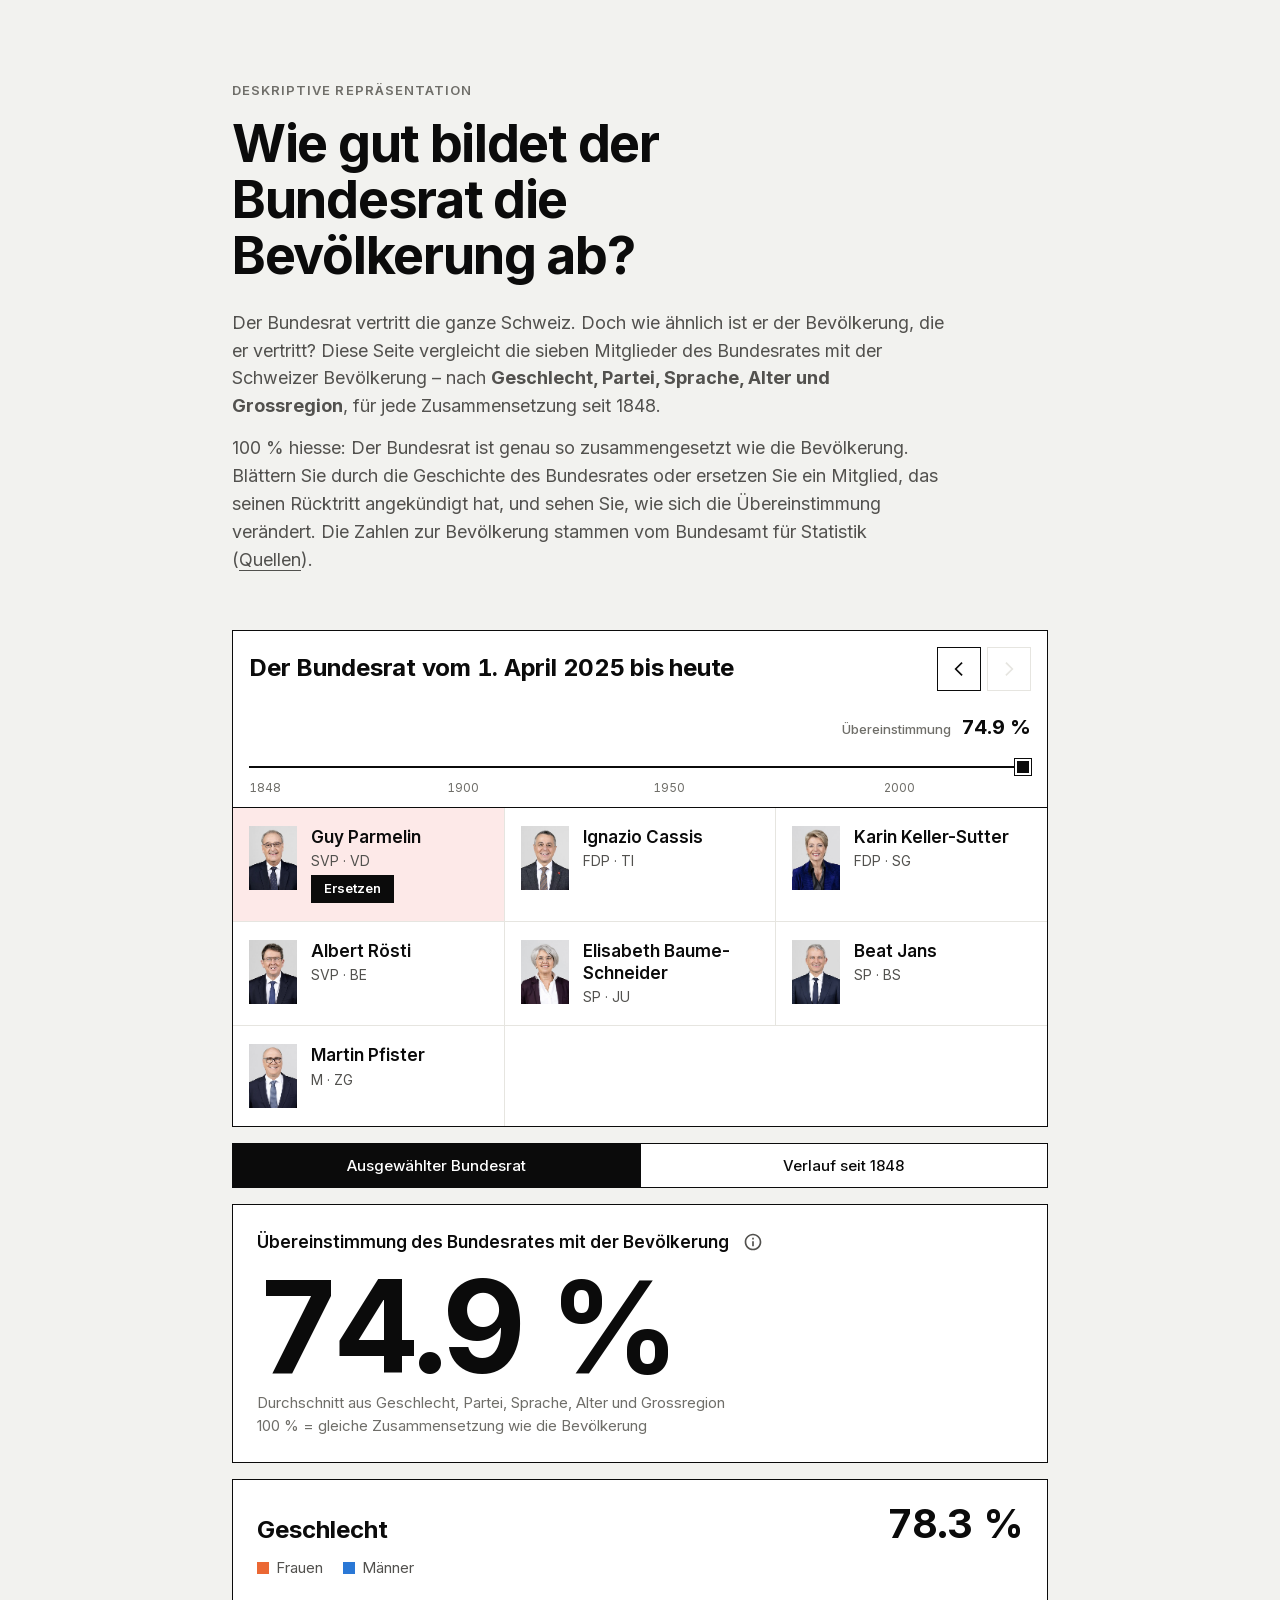
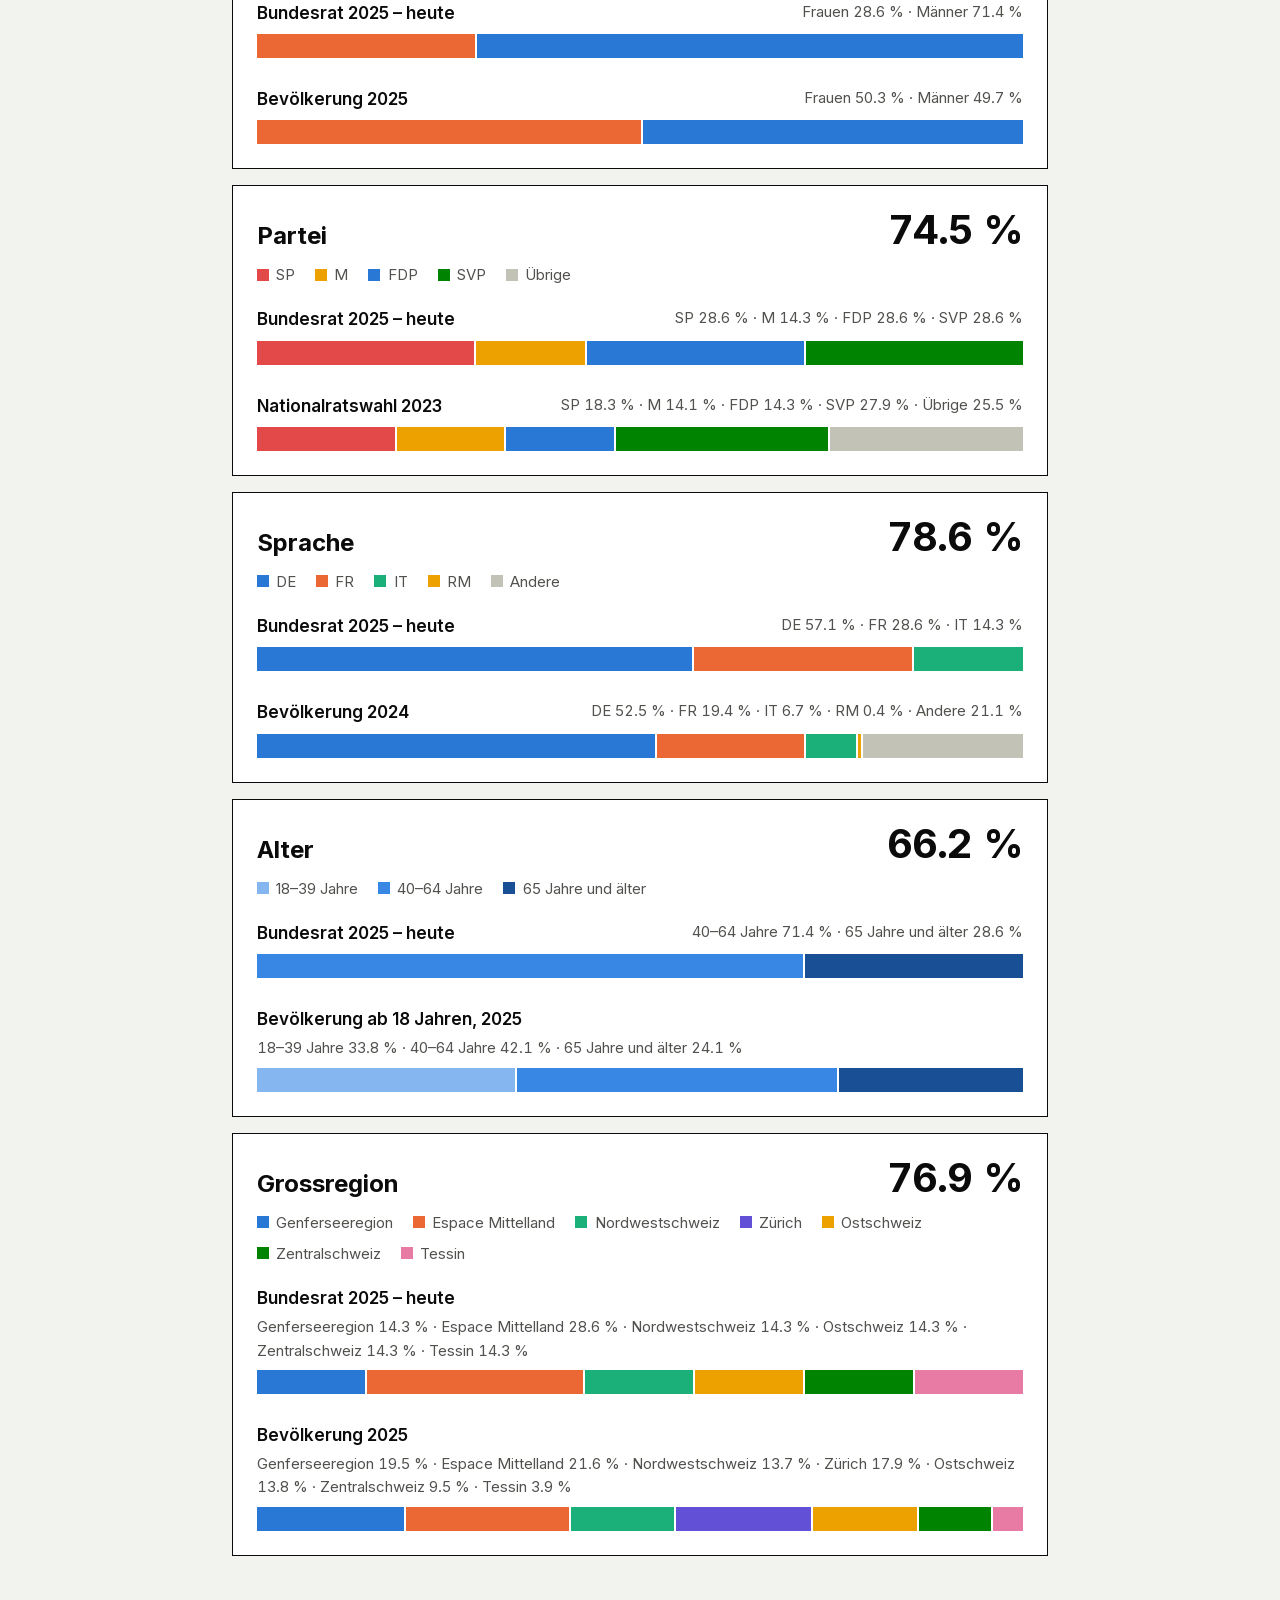
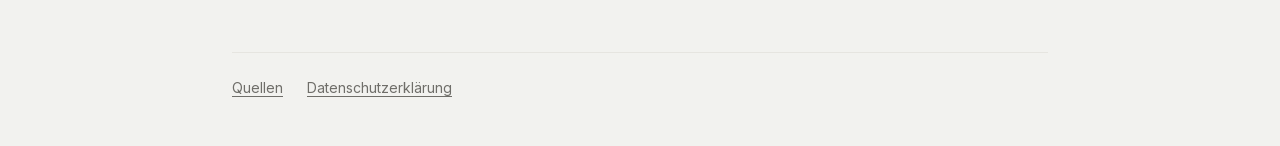
==== site/index.html @ 38bf7131 "Intro text below the title, from a Markdown file per language - site/content/<language>/<name>.md ho" ====
<!DOCTYPE html>
<!--
  Federal Council representation — single-page app.

  The HTML only holds the page structure. All visible text comes from
  js/i18n.js (elements with a data-i18n="key" attribute are filled in by
  js/app.js), and all numbers are calculated from data/data.json.
-->
<html lang="de-CH">
<head>
  <meta charset="utf-8">
  <meta name="viewport" content="width=device-width, initial-scale=1, viewport-fit=cover">
  <title>Bundesrat und Bevölkerung</title>
  <meta name="description" content="">
  <meta name="theme-color" content="#f2f2ef">
  <!-- Favicon: a small two-colour disc, inline so no extra file is needed -->
  <link rel="icon" href="data:image/svg+xml,%3Csvg xmlns='http://www.w3.org/2000/svg' viewBox='0 0 32 32'%3E%3Cpath d='M16 2a14 14 0 0 0 0 28z' fill='%23eb6834'/%3E%3Cpath d='M16 2a14 14 0 0 1 0 28z' fill='%232a78d6'/%3E%3C/svg%3E">
  <!-- Start loading the font right away (it is referenced from the CSS) -->
  <link rel="preload" href="fonts/inter-latin.woff2" as="font" type="font/woff2" crossorigin>
  <link rel="stylesheet" href="css/style.css">

  <!-- Google Analytics is loaded by js/analytics.js, and only after consent -->
  <script type="module" src="js/app.js"></script>
</head>
<body>
  <main class="page">

    <!-- Header ---------------------------------------------------------------->
    <header class="intro">
      <p class="eyebrow" data-i18n="eyebrow"></p>
      <h1 data-i18n="title"></h1>
      <!-- Intro text: site/content/<language>/intro.md (Markdown, js/content.js) -->
      <div class="prose intro-text" data-content="intro" hidden></div>
    </header>

    <p class="load-error" id="load-error" role="alert" hidden></p>

    <!-- 1. Federal Council: one panel = timeline navigation (head) + the 7
         members. --------------------------------------------------------->
    <!-- The panel head is a direct child of <main> (a sticky element only
         sticks within its parent), so it stays at the top of the screen
         while scrolling through the whole page. It shows the overall score
         once the big number is out of view. -->
    <div class="panel-head" id="panel-head" hidden>
      <!-- Title (the dates), buttons and score: side by side on wide
           screens; on phones the title gets the full width -->
      <div class="panel-top">
        <!-- "Der Bundesrat vom … bis …" (app.js) -->
        <h2 class="panel-period" id="nav-period" aria-live="polite"></h2>
        <div class="nav-buttons">
          <button class="nav-btn" id="nav-prev" type="button">
            <svg viewBox="0 0 24 24" aria-hidden="true"><path d="M15 5l-7 7 7 7"/></svg>
          </button>
          <button class="nav-btn" id="nav-next" type="button">
            <svg viewBox="0 0 24 24" aria-hidden="true"><path d="M9 5l7 7-7 7"/></svg>
          </button>
        </div>
        <!-- Overall score, shown once the big number is out of view -->
        <p class="nav-score" aria-hidden="true">
          <span class="nav-score-label" data-i18n="navScoreLabel"></span>
          <span id="nav-score"></span>
        </p>
      </div>
      <input class="range nav-range" id="nav-range" type="range" min="0" step="1">
      <div class="nav-ticks" id="nav-ticks" aria-hidden="true"></div>
    </div>

    <section class="council-panel" id="council-panel" aria-labelledby="nav-period" hidden>
      <ol class="council" id="council-list"></ol>
    </section>

    <!-- Editor for a person replacing a member (built by app.js) -->
    <section class="editor" id="editor" aria-labelledby="editor-title" hidden></section>

    <p class="warning" id="council-warning" hidden></p>

    <!-- 2. Comparison: two views, switched by the buttons at the top:
         - the selected Council: overall score, one section per comparison
           (gender, party, language, age; built by app.js)
         - the history: a step line chart of all scores since 1848 ------->
    <section class="block compare" data-i18n-label="compareTitle">

      <div class="modes view-switch" id="view-switch" role="group">
        <button class="mode-button" type="button" data-view="current" aria-pressed="true" data-i18n="viewCurrent"></button>
        <button class="mode-button" type="button" data-view="history" aria-pressed="false" data-i18n="viewHistory"></button>
      </div>

      <div id="view-current">
      <!-- The visible number is animated, so it is hidden from screen readers;
           #score-status announces the final value instead. -->
      <div class="score" id="score">
        <!-- Title with a "Was bedeutet das?" explanation (filled in by app.js) -->
        <div class="score-head">
          <p class="score-label" data-i18n="scoreTitle"></p>
          <!-- Icon: Material Icons "info_outline" (Google, Apache License 2.0),
               inlined so no request goes to Google. Label set by app.js. -->
          <button class="info-button" id="info-button" type="button"
                  aria-expanded="false" aria-controls="info-box">
            <svg viewBox="0 0 24 24" aria-hidden="true" focusable="false">
              <path d="M11 7h2v2h-2zm0 4h2v6h-2zm1-9C6.48 2 2 6.48 2 12s4.48 10 10 10 10-4.48 10-10S17.52 2 12 2zm0 18c-4.41 0-8-3.59-8-8s3.59-8 8-8 8 3.59 8 8-3.59 8-8 8z"/>
            </svg>
          </button>
          <div class="info-box" id="info-box" role="region" aria-labelledby="info-button" hidden></div>
        </div>
        <p class="score-value" id="score-value" aria-hidden="true">–</p>
        <p class="score-caption" id="score-caption"></p>
        <p class="score-caption" data-i18n="scoreCaption"></p>
        <p class="visually-hidden" id="score-status" aria-live="polite"></p>
      </div>

      <div class="comparisons" id="comparisons"></div>
      </div>

      <div class="history" id="view-history" hidden>
        <ul class="legend" id="history-legend"></ul>
        <div class="chart" id="history-chart"></div>
      </div>
    </section>

    <!-- Footer ---------------------------------------------------------------->
    <!-- The same footer on every page (index, quellen, datenschutz) -->
    <footer class="footer">
      <nav class="footer-links" data-i18n-label="footerLabel">
        <a href="quellen.html" data-i18n="sourcesLink"></a>
        <a href="datenschutz.html" data-i18n="privacyLink"></a>
        <!-- Shown by analytics.js when Google Analytics is set up -->
        <button class="link-button" type="button" data-consent-settings hidden></button>
      </nav>
    </footer>
  </main>

  <!-- One shared tooltip for the comparison bars -->
  <div class="tooltip" id="tooltip" role="tooltip" hidden></div>

  <noscript>
    <p class="page">Diese Seite benötigt JavaScript.</p>
  </noscript>
</body>
</html>
---- site/css/style.css ----
/*
  style.css — white background, black text, square corners everywhere
  (no border-radius).

  Colour only ever marks data, never text. All comparisons draw from one
  categorical palette (below). For each bar, the order of its colours was
  checked for colour-blind separation; where a colour is lighter than 3:1
  against white, the legend, the values above the bar and the tooltip carry
  the information as well.

  Font: Inter, served from site/fonts/ (SIL Open Font License, see
  site/fonts/OFL.txt), so every device shows the same font and no request
  goes to Google.
*/

/* Font ------------------------------------------------------------------------------ */
/* One variable font file covers all weights (100–900). Split by character
   range like on Google Fonts: "latin" covers German, French and Italian;
   "latin-ext" is only downloaded if a page shows rarer letters. */
@font-face {
  font-family: "Inter";
  font-style: normal;
  font-weight: 100 900;
  font-display: swap;
  src: url("../fonts/inter-latin-ext.woff2") format("woff2");
  unicode-range: U+0100-02BA, U+02BD-02C5, U+02C7-02CC, U+02CE-02D7, U+02DD-02FF, U+0304, U+0308,
    U+0329, U+1D00-1DBF, U+1E00-1E9F, U+1EF2-1EFF, U+2020, U+20A0-20AB, U+20AD-20C4, U+2113,
    U+2C60-2C7F, U+A720-A7FF;
}

@font-face {
  font-family: "Inter";
  font-style: normal;
  font-weight: 100 900;
  font-display: swap;
  src: url("../fonts/inter-latin.woff2") format("woff2");
  unicode-range: U+0000-00FF, U+0131, U+0152-0153, U+02BB-02BC, U+02C6, U+02DA, U+02DC, U+0304,
    U+0308, U+0329, U+2000-206F, U+20AC, U+2122, U+2191, U+2193, U+2212, U+2215, U+FEFF, U+FFFD;
}

/* Design tokens ------------------------------------------------------------------ */
:root {
  color-scheme: light;

  --bg: #ffffff;           /* boxes with content */
  --canvas: #f2f2ef;       /* page background around the boxes */
  --ink: #0b0b0b;          /* primary text */
  --ink-2: #52514e;        /* secondary text */
  --ink-3: #6f6e69;        /* muted labels */
  --line: #e6e5e0;         /* hairlines */
  --wash: #f3f3f1;         /* hover background */
  --leaving: #fde9e8;      /* a member who has announced their resignation */
  --chart-muted: #d6d5d0;  /* history chart: the lines not emphasized */

  /* Categorical palette for all comparisons */
  --blue: #2a78d6;
  --orange: #eb6834;
  --aqua: #1baf7a;
  --amber: #eda100;
  --green: #008300;
  --violet: #6250d6;
  --magenta: #e87ba4;
  --red: #e34948;
  --other: #c3c2b7;        /* grouped rest: "Übrige Parteien", "Andere Sprachen" */

  /* Ordered categories (age): one hue, light to dark */
  --blue-light: #86b6ef;
  --blue-mid: #3987e5;
  --blue-dark: #184f95;

  --female: var(--orange);
  --male: var(--blue);

  --font: "Inter", system-ui, -apple-system, "Segoe UI", Roboto, Arial, sans-serif;
  --max: 56rem;            /* content width */
  --gutter: clamp(1.25rem, 5vw, 2.5rem);
  --ease: cubic-bezier(0.22, 1, 0.36, 1);
}

/* Base --------------------------------------------------------------------------- */
*,
*::before,
*::after {
  box-sizing: border-box;
}

html {
  -webkit-text-size-adjust: 100%;
}

body {
  margin: 0;
  background: var(--canvas);
  color: var(--ink);
  font-family: var(--font);
  font-size: 1.0625rem;
  line-height: 1.55;
  -webkit-font-smoothing: antialiased;
}

[hidden] {
  display: none !important;
}

/* Browsers round some form controls by default (e.g. Safari buttons) */
button,
input {
  border-radius: 0;
}

a {
  color: inherit;
  text-decoration-thickness: 1px;
  text-underline-offset: 0.2em;
}

:focus-visible {
  outline: 2px solid var(--ink);
  outline-offset: 3px;
}

h1,
h2,
p {
  margin: 0;
}

/* Text only for screen readers */
.visually-hidden {
  position: absolute;
  width: 1px;
  height: 1px;
  overflow: hidden;
  clip-path: inset(50%);
  white-space: nowrap;
}

.page {
  max-width: var(--max);
  margin: 0 auto;
  padding-inline: var(--gutter);
  padding-bottom: 3rem;
  padding-top: max(clamp(2.5rem, 8vw, 5rem), env(safe-area-inset-top));
}

/* Header --------------------------------------------------------------------------- */
.eyebrow {
  font-size: 0.8125rem;
  font-weight: 600;
  letter-spacing: 0.08em;
  text-transform: uppercase;
  color: var(--ink-3);
  margin-bottom: 1rem;
}

h1 {
  font-size: clamp(2rem, 6vw, 3.25rem);
  line-height: 1.08;
  letter-spacing: -0.025em;
  font-weight: 700;
  max-width: 18ch;
  text-wrap: balance;
}

/* Longer texts from site/content/ (Markdown, js/content.js) */
.prose {
  max-width: 65ch;
}

.prose > * + * {
  margin-top: 0.875rem;
}

.prose h2,
.prose h3,
.prose h4 {
  margin-top: 1.75rem;
  font-size: 1.25rem;
  line-height: 1.3;
}

.prose h3,
.prose h4 {
  font-size: 1.0625rem;
}

.prose ul,
.prose ol {
  margin-bottom: 0;
  padding-left: 1.25rem;
}

/* The intro below the page title */
.intro-text {
  margin-top: 1.5rem;
  font-size: 1.125rem;
  color: var(--ink-2);
}

/* Sections ------------------------------------------------------------------------- */
.block {
  margin-top: clamp(3rem, 8vw, 4.5rem);
}

h2 {
  font-size: clamp(1.5rem, 4vw, 2rem);
  line-height: 1.2;
  letter-spacing: -0.015em;
}

.subtitle {
  margin-top: 0.35rem;
  color: var(--ink-3);
  font-size: 0.9375rem;
}

.warning,
.load-error {
  margin-top: 1.25rem;
  padding: 0.75rem 1rem;
  border-left: 3px solid var(--ink);
  background: var(--wash);
}

/* Colour keys & legend --------------------------------------------------------------- */
.key {
  display: inline-block;
  flex: none;
  width: 0.75rem;
  height: 0.75rem;
  margin-right: 0.45rem;
}

.legend {
  display: flex;
  flex-wrap: wrap;
  gap: 0.5rem 1.25rem;
  list-style: none;
  padding: 0;
  margin: 2rem 0 0;
  font-size: 0.9375rem;
  color: var(--ink-2);
}

.legend li {
  display: flex;
  align-items: center;
}

/* Boxes: everything with content sits in a white box with a black
   hairline on the gray page (panel, editor, score, each comparison, the
   history chart, the text pages). */
.box,
.council-panel,
.editor,
.score,
.comparison,
.history {
  background: var(--bg);
  border: 1px solid var(--ink);
}

.score,
.comparison,
.history {
  padding: clamp(1rem, 3vw, 1.5rem);
}

/* Federal Council panel: navigation head + the 7 seats, one element ------------- */
.council-panel {
  border-top: none; /* the panel head above draws the top edge */
  /* "clip" (unlike "hidden") keeps the sticky head working */
  overflow: clip;
}

.council {
  list-style: none;
  padding: 0;
  /* Hairline grid: each card draws its right/bottom edge; the negative
     margins push the outermost edges under the panel border. */
  margin: 0 -1px -1px 0;
  display: grid;
  grid-template-columns: repeat(auto-fill, minmax(min(100%, 15rem), 1fr));
}

.member {
  display: flex;
  gap: 0.875rem;
  align-items: flex-start;
  padding: 1.125rem 1rem;
  border-right: 1px solid var(--line);
  border-bottom: 1px solid var(--line);
}

.avatar {
  flex: none;
  display: grid;
  place-items: center;
  width: 3rem;
  height: 3rem;
  color: #fff;
  font-size: 1.125rem;
  font-weight: 700;
  letter-spacing: 0.02em;
}

.avatar-female { background: var(--female); }
.avatar-male { background: var(--male); }

/* Portrait photo, shown as it is. The box is portrait-shaped (3:4) so
   photos need little cropping; faces are usually in the upper part. */
.portrait {
  flex: none;
  display: block;
  width: 3rem;
  aspect-ratio: 3 / 4;
  object-fit: cover;
  object-position: center 20%;
  background: var(--wash); /* while loading */
}

.member-body {
  min-width: 0;
}

/* Next to a portrait, the body is at least as tall as the photo and the
   buttons sit at its bottom, level with the photo's lower edge (unless a
   long name needs two lines). */
.portrait + .member-body {
  display: flex;
  flex-direction: column;
  min-height: 4rem; /* portrait: 3rem wide, 3:4 */
}

.portrait + .member-body .member-actions {
  margin-top: auto;
  padding-top: 0.25rem;
}

.member-name {
  font-weight: 600;
  line-height: 1.3;
}

.member-meta {
  font-size: 0.875rem;
  color: var(--ink-2);
  line-height: 1.45;
}

.member-name + .member-meta {
  margin-top: 0.2rem;
}

/* Panel head: period, dates, buttons, slider. Sticks to the top of the
   screen while scrolling through the whole page. */
.panel-head {
  position: sticky;
  top: env(safe-area-inset-top, 0px);
  z-index: 5;
  margin-top: clamp(2.5rem, 7vw, 3.5rem); /* below the page title */
  padding: 1rem 1rem 0.5rem;
  background: var(--bg);
  border: 1px solid var(--ink);
}

.panel-top {
  display: grid;
  grid-template-columns: minmax(0, 1fr) auto;
  grid-template-areas:
    "period buttons"
    ".      score";
  align-items: start;
  gap: 0 0.75rem;
}

/* Phones: the title (two dates) gets the full width, the buttons go below */
@media (max-width: 36rem) {
  .panel-top {
    grid-template-areas:
      "period  period"
      "buttons score";
    row-gap: 0.75rem;
  }
}

/* The title always takes the space of its longest form (2 lines; 3 on
   phones), so the panel keeps its height while stepping through the
   versions. On wide screens its first line is centred on the buttons. */
.panel-period {
  grid-area: period;
  box-sizing: content-box; /* min-height = the lines only, without padding */
  min-height: calc(2 * 1.2em);
  padding-top: calc((2.75rem - 1.2em) / 2);
  text-wrap: balance;
  font-weight: 700;
  font-size: clamp(1.25rem, 3.5vw, 1.5rem);
  line-height: 1.2;
  letter-spacing: -0.01em;
  font-variant-numeric: tabular-nums;
}

@media (max-width: 36rem) {
  .panel-period {
    min-height: calc(3 * 1.2em);
    padding-top: 0;
  }
}

.nav-buttons {
  grid-area: buttons;
  justify-self: end; /* the labelled score below can be wider */
  display: flex;
  gap: 0.375rem;
}

/* Phones: the buttons start their row (the score is on the right) */
@media (max-width: 36rem) {
  .nav-buttons {
    justify-self: start;
  }
}

.nav-btn {
  display: grid;
  place-items: center;
  width: 2.75rem;
  height: 2.75rem;
  padding: 0;
  border: 1px solid var(--ink);
  background: var(--bg);
  color: var(--ink);
  cursor: pointer;
  transition: background-color 0.15s, color 0.15s;
}

.nav-btn svg {
  width: 1.25rem;
  height: 1.25rem;
  fill: none;
  stroke: currentColor;
  stroke-width: 2;
  stroke-linecap: square;
  stroke-linejoin: miter;
}

.nav-btn:hover:not(:disabled) {
  background: var(--ink);
  color: #fff;
}

.nav-btn:disabled {
  border-color: var(--line);
  color: var(--line);
  cursor: default;
}

/* Sliders (timeline, age in the editor): thin black track, square black
   thumb (1rem wide) */
.range {
  display: block;
  width: 100%;
  height: 1.5rem;
  margin: 0;
  background: transparent;
  cursor: pointer;
  -webkit-appearance: none;
  appearance: none;
}

.range::-webkit-slider-runnable-track {
  height: 2px;
  background: var(--ink);
}

.range::-moz-range-track {
  height: 2px;
  background: var(--ink);
}

.range::-webkit-slider-thumb {
  -webkit-appearance: none;
  width: 1rem;
  height: 1rem;
  margin-top: calc(-0.5rem + 1px);
  border: 2px solid var(--bg);
  background: var(--ink);
  box-shadow: 0 0 0 1px var(--ink);
}

.range::-moz-range-thumb {
  border-radius: 0; /* Firefox rounds the thumb by default */
  width: 1rem;
  height: 1rem;
  border: 2px solid var(--bg);
  background: var(--ink);
  box-shadow: 0 0 0 1px var(--ink);
}

.range:focus-visible {
  outline-offset: 2px;
}

.nav-range {
  margin-top: 0.75rem;
}

/* Year labels under the slider. --at (0..1) is set in app.js; the thumb's
   centre travels from 0.5rem to (100% - 0.5rem), so the labels do too. */
.nav-ticks {
  position: relative;
  height: 1.25rem;
  font-size: 0.75rem;
  color: var(--ink-3);
  font-variant-numeric: tabular-nums;
}

.tick {
  position: absolute;
  top: 0;
  left: calc(0.5rem + (100% - 1rem) * var(--at));
  transform: translateX(-50%);
  white-space: nowrap;
}

.tick-start {
  left: 0;
  transform: none;
}

/* Score in the head (below the buttons; on phones next to them): only
   shown while the big number is off screen */
.nav-score {
  grid-area: score;
  justify-self: end;
  display: none;
  font-weight: 700;
  font-size: 1.25rem;
  font-variant-numeric: tabular-nums;
  white-space: nowrap;
}

.panel-head.show-score .nav-score {
  display: block;
}

.nav-score-label {
  margin-right: 0.375rem;
  font-size: 0.8125rem;
  font-weight: 500;
  color: var(--ink-3);
}

/* Replacing a member --------------------------------------------------------------------- */

/* Small text buttons on the cards ("Ersetzen", "Bearbeiten", "Rückgängig") */
.link-button {
  padding: 0;
  border: 0;
  background: none;
  font: inherit;
  font-size: 0.8125rem;
  color: var(--ink-2);
  text-decoration: underline;
  text-decoration-thickness: 1px;
  text-underline-offset: 0.2em;
  cursor: pointer;
}

.member-actions {
  display: flex;
  gap: 0.875rem;
  margin-top: 0.4rem;
  line-height: 1.2;
}

/* A person created by the user */
.member.is-new {
  background: var(--wash);
}

/* A member who has announced their resignation (can be replaced) */
.member.is-leaving {
  background: var(--leaving);
}

.avatar-new {
  font-size: 0.75rem;
  letter-spacing: 0.04em;
  text-transform: uppercase;
}

/* The editor */
.editor {
  margin-top: 1rem;
  padding: 1.25rem;
  scroll-margin-top: 11rem; /* keep it clear of the sticky panel head */
}

.editor-title {
  margin: 0 0 1.25rem;
  font-size: clamp(1.25rem, 3vw, 1.5rem);
  line-height: 1.2;
}

.editor-fields {
  display: grid;
  gap: 1.25rem;
}

.editor-field {
  margin: 0;
  padding: 0;
  border: 0;
  min-width: 0;
}

.editor-field legend,
.editor-label {
  padding: 0;
  font-weight: 600;
}

.editor-note {
  margin-top: 0.35rem;
  font-size: 0.9375rem;
  color: var(--ink-3);
}

/* The three ways to replace a member */
.modes {
  display: flex;
  flex-wrap: wrap;
  margin-bottom: 1.5rem;
  border: 1px solid var(--ink);
}

.mode-button {
  flex: 1 1 auto;
  padding: 0.6rem 0.9rem;
  border: 0;
  border-right: 1px solid var(--ink);
  background: var(--bg);
  color: var(--ink);
  font: inherit;
  font-size: 0.9375rem;
  font-weight: 500;
  cursor: pointer;
  transition: background-color 0.15s, color 0.15s;
}

.mode-button:last-child {
  border-right: 0;
}

.mode-button:hover {
  background: var(--wash);
}

.mode-button[aria-pressed="true"] {
  background: var(--ink);
  color: #fff;
}

/* Narrow screens: the three modes stacked (the two views stay side by side) */
@media (max-width: 36rem) {
  .modes:not(.view-switch) {
    flex-direction: column;
  }

  .modes:not(.view-switch) .mode-button {
    border-right: 0;
    border-bottom: 1px solid var(--ink);
  }

  .modes:not(.view-switch) .mode-button:last-child {
    border-bottom: 0;
  }
}

/* Switch between "Ausgewählter Bundesrat" and "Verlauf seit 1848" */
/* The comparison section starts with the view switch (no title), at the
   same distance as the boxes below it */
.compare {
  margin-top: 1rem;
}

.view-switch {
  margin: 0;
}

.view-switch .mode-button {
  flex: 1 1 0;
}

/* History view ------------------------------------------------------------------------ */
.history {
  margin-top: 1rem;
}

.history .legend {
  margin-top: 0; /* first in the box */
  gap: 0.5rem;
}

/* Legend of the history chart: one button per line. Mouse over: preview
   the line; click: keep it emphasized (pressed). */
.legend-button {
  display: flex;
  align-items: center;
  padding: 0.3rem 0.65rem;
  border: 1px solid var(--line);
  background: var(--bg);
  color: inherit;
  font: inherit;
  cursor: pointer;
  transition: color 0.15s, border-color 0.15s;
}

.legend-button[aria-pressed="true"] {
  border-color: var(--ink);
  color: var(--ink);
}

.legend-button.is-muted {
  color: var(--ink-3);
}

.legend-button.is-muted .key-line {
  background: var(--chart-muted);
}

/* Legend key for a line: a short stroke in the colour of its series */
.key-line {
  display: inline-block;
  flex: none;
  width: 1rem;
  height: 2px;
  margin-right: 0.45rem;
  background: var(--series-color, currentColor);
}

.key-line-strong {
  height: 3px;
}

.chart {
  position: relative;
  margin-top: 1rem;
}

.chart-svg {
  display: block;
  max-width: 100%;
  overflow: visible;
}

.chart-grid {
  stroke: var(--line);
  stroke-width: 1;
}

.chart-axis {
  stroke: var(--ink-3);
  stroke-width: 1;
}

.chart-label {
  fill: var(--ink-3);
  font-size: 12px;
  font-variant-numeric: tabular-nums;
}

.chart-band {
  fill: var(--wash);
}

.chart-band-hover {
  fill: rgba(11, 11, 11, 0.05);
}

/* Lines: the primary one (overall) strong; the others thinner and lighter
   ("average first, details on request") */
.chart-line {
  fill: none;
  stroke: var(--series-color);
  stroke-width: 3px;
  stroke-linejoin: round;
  stroke-linecap: round;
  transition: stroke 0.15s, stroke-width 0.15s, opacity 0.15s;
}

.chart-line.is-secondary {
  stroke-width: 1.5px;
  opacity: 0.75;
}

/* One line emphasized (legend or pointer): it keeps its colour and gets
   strong, all others turn light gray */
.chart.has-focus .chart-line {
  stroke: var(--chart-muted);
  stroke-width: 1.5px;
  opacity: 1;
}

.chart.has-focus .chart-line.is-focus {
  stroke: var(--series-color);
  stroke-width: 3px;
}

.chart-dot {
  fill: var(--series-color);
  stroke: var(--bg);
  stroke-width: 2;
}

.chart.has-focus .chart-dot:not(.is-focus) {
  display: none;
}

/* Catches the pointer over the plot area; clicking selects a Council */
.chart-hit {
  fill: transparent;
  cursor: pointer;
}

.chart-tooltip {
  position: absolute;
  z-index: 4;
  pointer-events: none;
  min-width: 12rem;
  padding: 0.6rem 0.75rem;
  background: var(--bg);
  border: 1px solid var(--line);
  box-shadow: 0 4px 16px rgba(0, 0, 0, 0.08);
  font-size: 0.875rem;
  color: var(--ink-2);
}

.chart-tooltip-title {
  font-weight: 600;
  color: var(--ink);
}

.chart-tooltip-rows {
  display: grid;
  gap: 0.15rem;
  margin: 0.4rem 0 0;
  padding: 0;
  list-style: none;
  font-variant-numeric: tabular-nums;
}

.chart-tooltip-rows li {
  display: grid;
  grid-template-columns: auto 7ch 1fr; /* line key, value ("100.0 %"), label */
  align-items: center;
  gap: 0.5rem;
}

.chart-tooltip-rows strong {
  color: var(--ink);
  text-align: right;
}

.chart-tooltip-rows .key-line {
  margin-right: 0;
}

/* The emphasized line in the tooltip: the others recede */
.chart.has-focus .chart-tooltip-rows li:not(.is-focus) {
  opacity: 0.5;
}

.chart-tooltip-rows li.is-focus {
  font-weight: 600;
  color: var(--ink);
}

.editor-fields > .link-button {
  justify-self: start;
}

/* "Aus Liste wählen": one row per person */
.person-list {
  max-height: 22rem;
  overflow-y: auto;
  border-top: 1px solid var(--line);
}

.person {
  position: relative;
  display: block;
  cursor: pointer;
}

.person input {
  position: absolute;
  inset: 0;
  margin: 0;
  opacity: 0;
  cursor: pointer;
}

.person-text {
  display: grid;
  gap: 0.1rem;
  padding: 0.6rem 0.75rem;
  border-bottom: 1px solid var(--line);
  border-left: 3px solid transparent;
}

.person:hover .person-text {
  background: var(--wash);
}

.person input:checked + .person-text {
  border-left-color: var(--ink);
  background: var(--wash);
}

.person input:focus-visible + .person-text {
  outline: 2px solid var(--ink);
  outline-offset: -2px;
}

.person-name {
  font-weight: 600;
}

.person-meta {
  font-size: 0.875rem;
  color: var(--ink-2);
}

/* "Bestmögliche Person": the profile found */
.best-profile {
  padding: 0.875rem 1rem;
  background: var(--wash);
}

.best-variant {
  font-size: 0.875rem;
  color: var(--ink-2);
}

.best-text {
  margin-top: 0.15rem;
  font-size: 1.125rem;
  font-weight: 600;
}

/* Options as "chips": radio buttons styled as small toggles */
.chips {
  display: flex;
  flex-wrap: wrap;
  gap: 0.375rem;
  margin-top: 0.5rem;
}

.chip {
  position: relative;
  cursor: pointer;
}

/* The real radio sits invisibly on top of its label: clickable and
   keyboard-accessible (arrow keys move between options). */
.chip input {
  position: absolute;
  inset: 0;
  margin: 0;
  opacity: 0;
  cursor: pointer;
}

.chip > span {
  display: inline-flex;
  align-items: center;
  padding: 0.4rem 0.7rem;
  border: 1px solid var(--line);
  font-size: 0.9375rem;
  white-space: nowrap;
  transition: background-color 0.15s, border-color 0.15s, color 0.15s;
}

.chip:hover > span {
  border-color: var(--ink);
}

.chip input:checked + span {
  border-color: var(--ink);
  background: var(--ink);
  color: #fff;
}

.chip input:focus-visible + span {
  outline: 2px solid var(--ink);
  outline-offset: 2px;
}

.editor-age-head {
  display: flex;
  justify-content: space-between;
  align-items: baseline;
  margin-bottom: 0.5rem;
}

.editor-age-value {
  font-variant-numeric: tabular-nums;
}

/* Live result inside the editor */
.editor-result {
  margin-top: 1.5rem;
  padding-top: 1.25rem;
  border-top: 1px solid var(--line);
}

.editor-result-label {
  font-weight: 600;
}

.editor-score {
  margin-top: 0.25rem;
  font-size: clamp(2.25rem, 8vw, 3rem);
  font-weight: 700;
  line-height: 1;
  letter-spacing: -0.02em;
  font-variant-numeric: tabular-nums;
}

.editor-delta {
  margin-top: 0.5rem;
  font-weight: 600;
}

.editor-scores {
  display: flex;
  flex-wrap: wrap;
  gap: 0.25rem 1.25rem;
  margin: 0.75rem 0 0;
  padding: 0;
  list-style: none;
  font-size: 0.9375rem;
  color: var(--ink-2);
  font-variant-numeric: tabular-nums;
}

.editor-actions {
  margin-top: 1.25rem;
}

/* Main button: black, white text */
.button {
  padding: 0.6rem 1.25rem;
  border: 1px solid var(--ink);
  background: var(--ink);
  color: #fff;
  font: inherit;
  font-weight: 600;
  cursor: pointer;
}

.button:hover {
  background: var(--ink-2);
}

/* Smaller version, on a card ("Ersetzen") */
.button-small {
  padding: 0.3rem 0.75rem;
  font-size: 0.8125rem;
  line-height: 1.2;
}

/* Score -------------------------------------------------------------------------------- */
.score {
  margin-top: 1rem;
}

.score-label {
  font-weight: 600;
}

/* Title with "Was bedeutet das?" and its explanation box */
/* Title and ⓘ button: the button stays next to the first line of the
   title, also when the title wraps (phones) */
.score-head {
  position: relative;
  display: flex;
  align-items: flex-start;
  gap: 0.5rem;
}

/* Round "i" icon button; the hit area (2rem) is larger than the icon */
.info-button {
  display: inline-grid;
  place-items: center;
  flex: none;
  width: 2rem;
  height: 2rem;
  margin: -0.1875rem 0; /* centred on the first line of the title */
  padding: 0;
  border: 0;
  background: none;
  color: var(--ink-2);
  cursor: pointer;
}

.info-button svg {
  width: 1.25rem;
  height: 1.25rem;
  fill: currentColor;
}

.info-button:hover,
.info-button[aria-expanded="true"] {
  color: var(--ink);
}

.info-box {
  position: absolute;
  top: calc(100% + 0.5rem);
  left: 0;
  z-index: 6;
  display: grid;
  gap: 0.6rem;
  width: min(28rem, 100%);
  padding: 0.875rem 1rem;
  border: 1px solid var(--line);
  background: var(--bg);
  box-shadow: 0 4px 16px rgba(0, 0, 0, 0.08);
  font-size: 0.875rem;
  line-height: 1.5;
  color: var(--ink-2);
}

/* Invisible bridge over the gap between button and box, so the box stays
   open while the mouse moves from one to the other */
.info-box::before {
  content: "";
  position: absolute;
  left: 0;
  right: 0;
  bottom: 100%;
  height: 0.75rem;
}

.info-title {
  font-weight: 600;
  color: var(--ink);
}

.info-rows {
  margin: 0.25rem 0 0;
  padding: 0;
  list-style: none;
  font-variant-numeric: tabular-nums;
}

.info-sum {
  font-weight: 600;
  color: var(--ink);
}

.info-method {
  color: var(--ink-3);
}

.score-value {
  font-size: clamp(4rem, 17vw, 8rem);
  font-weight: 700;
  line-height: 1;
  letter-spacing: -0.04em;
  margin-top: 0.5rem;
  font-variant-numeric: tabular-nums; /* no jitter while the number counts */
}

.score-caption {
  font-size: 0.9375rem;
  color: var(--ink-3);
}

/* Comparison sections (gender, party, language, age) ------------------------------- */
.comparison {
  margin-top: 1rem;
}

.comparison-head {
  display: flex;
  justify-content: space-between;
  align-items: baseline;
  gap: 1rem;
}

.comparison h3 {
  margin: 0;
  font-size: clamp(1.25rem, 3vw, 1.5rem);
  line-height: 1.2;
}

.comparison-score {
  font-size: clamp(1.75rem, 6vw, 2.5rem);
  font-weight: 700;
  line-height: 1;
  letter-spacing: -0.02em;
  font-variant-numeric: tabular-nums;
  white-space: nowrap;
}

.comparison-note {
  font-size: 0.9375rem;
  color: var(--ink-3);
}

.comparison-note:empty {
  display: none;
}

/* No data for this time: only the note is shown */
.comparison.is-unavailable .legend,
.comparison.is-unavailable .bars {
  display: none;
}

.comparison .legend {
  margin-top: 0.75rem;
}

/* Comparison bars --------------------------------------------------------------------- */
.bars {
  margin-top: 1.25rem;
  display: grid;
  gap: 1.75rem;
}

.bar-head {
  display: flex;
  flex-wrap: wrap;
  justify-content: space-between;
  gap: 0.25rem 1rem;
  margin-bottom: 0.5rem;
}

.bar-name {
  font-weight: 600;
}

.bar-values {
  color: var(--ink-2);
  font-size: 0.9375rem;
  font-variant-numeric: tabular-nums;
}

.bar {
  display: flex;
  gap: 2px;                 /* white gap between segments */
  height: 1.5rem;           /* 24px */
}

.seg {
  flex-basis: 0;            /* width comes from flex-grow = share */
  min-width: 2px;
  cursor: default;
  transition: flex-grow 0.6s var(--ease), opacity 0.15s;
}


.bar:hover .seg:not(:hover) {
  opacity: 0.55;            /* the hovered segment stands out */
}

/* Tooltip ------------------------------------------------------------------------------ */
.tooltip {
  position: fixed;
  z-index: 10;
  pointer-events: none;
  display: grid;
  gap: 0.1rem;
  padding: 0.6rem 0.75rem;
  background: var(--bg);
  border: 1px solid var(--line);
  box-shadow: 0 4px 16px rgba(0, 0, 0, 0.08);
  font-size: 0.875rem;
  color: var(--ink-2);
  max-width: 20rem;
}

.tooltip strong {
  font-size: 1.125rem;
  color: var(--ink);
}

.tooltip-detail {
  color: var(--ink-3);
}

.tooltip-detail:empty {
  display: none;
}

/* Names of the Council members in a segment, in one line */
.tooltip-names {
  margin-top: 0.3rem;
  padding-top: 0.4rem;
  border-top: 1px solid var(--line);
  color: var(--ink);
}

/* What a grouped segment contains ("Übrige Parteien", "Andere Sprachen") */
.tooltip-breakdown {
  list-style: none;
  margin: 0.4rem 0 0.2rem;
  padding: 0.4rem 0 0;
  border-top: 1px solid var(--line);
  display: grid;
  gap: 0.1rem;
  font-variant-numeric: tabular-nums;
}

.tooltip-breakdown li {
  display: flex;
  justify-content: space-between;
  gap: 1rem;
}

/* Footer ------------------------------------------------------------------------------- */
.footer {
  margin-top: clamp(4rem, 12vw, 6rem);
  padding-top: 1.5rem;
  border-top: 1px solid var(--line);
  font-size: 0.875rem;
  color: var(--ink-3);
  padding-bottom: env(safe-area-inset-bottom);
}

.footer-links {
  display: flex;
  flex-wrap: wrap;
  gap: 0.5rem 1.5rem;
  align-items: baseline;
}

.footer-links .link-button {
  font-size: inherit;
  color: inherit;
}

/* Consent banner for Google Analytics (analytics.js) ------------------------------------- */
.consent {
  position: fixed;
  inset: auto 0 0;
  z-index: 50;
  display: flex;
  flex-wrap: wrap;
  align-items: center;
  gap: 0.75rem 1.5rem;
  padding-block: 1rem calc(1rem + env(safe-area-inset-bottom, 0px));
  /* Lined up with the page content (.page) on wide screens */
  padding-inline: max(var(--gutter), calc((100% - var(--max)) / 2 + var(--gutter)));
  background: var(--bg);
  border-top: 1px solid var(--ink);
  font-size: 0.875rem;
}

.consent-text {
  flex: 1 1 28rem;
  max-width: 65ch;
  margin: 0;
}

.consent-buttons {
  display: flex;
  gap: 0.5rem;
}

@media (max-width: 30rem) {
  .consent-buttons {
    width: 100%;
  }

  .consent-buttons .button {
    flex: 1;
  }
}

/* Pages with running text: Quellen, Datenschutzerklärung ------------------------------- */
.text-page h2 {
  margin-top: 2.25rem;
  margin-bottom: 0.5rem;
  font-size: 1.25rem;
}

/* The content of a text page sits in white boxes, like the main page */
.text-box {
  margin-top: 1.5rem;
  padding: clamp(1rem, 3vw, 1.5rem);
}

.text-box + .text-box {
  margin-top: 1rem;
}

.text-page .text-box > :first-child {
  margin-top: 0;
}

.text-page p,
.text-page ul {
  max-width: 65ch;
}

.text-page p + p {
  margin-top: 0.75rem;
}

.text-page ul {
  margin: 0;
  padding-left: 1.25rem;
}

.text-lead {
  margin-top: 1.5rem;
  color: var(--ink-2);
}

.text-page .eyebrow a {
  text-decoration: none;
}

.text-note {
  margin-top: 0.75rem;
  font-size: 0.875rem;
  color: var(--ink-3);
}

/* Sources and picture credits: plain lists, one entry per line */
.text-page .source-list {
  list-style: none;
  padding: 0;
  display: grid;
  grid-template-columns: minmax(0, 1fr);
  gap: 0.375rem;
  overflow-wrap: anywhere; /* some credits contain long web addresses */
}

.text-page .credits-list {
  margin-top: 0.75rem;
  font-size: 0.875rem;
}

.back-link {
  margin-top: 2.25rem;
}

/* Small screens --------------------------------------------------------------------------- */
@media (max-width: 30rem) {
  .member {
    padding: 0.875rem;
  }
}

/* Motion ---------------------------------------------------------------------------------- */
@media (prefers-reduced-motion: reduce) {
  .seg,
  .nav-btn,
  .chip > span,
  .mode-button,
  .legend-button,
  .chart-line {
    transition: none;
  }
}
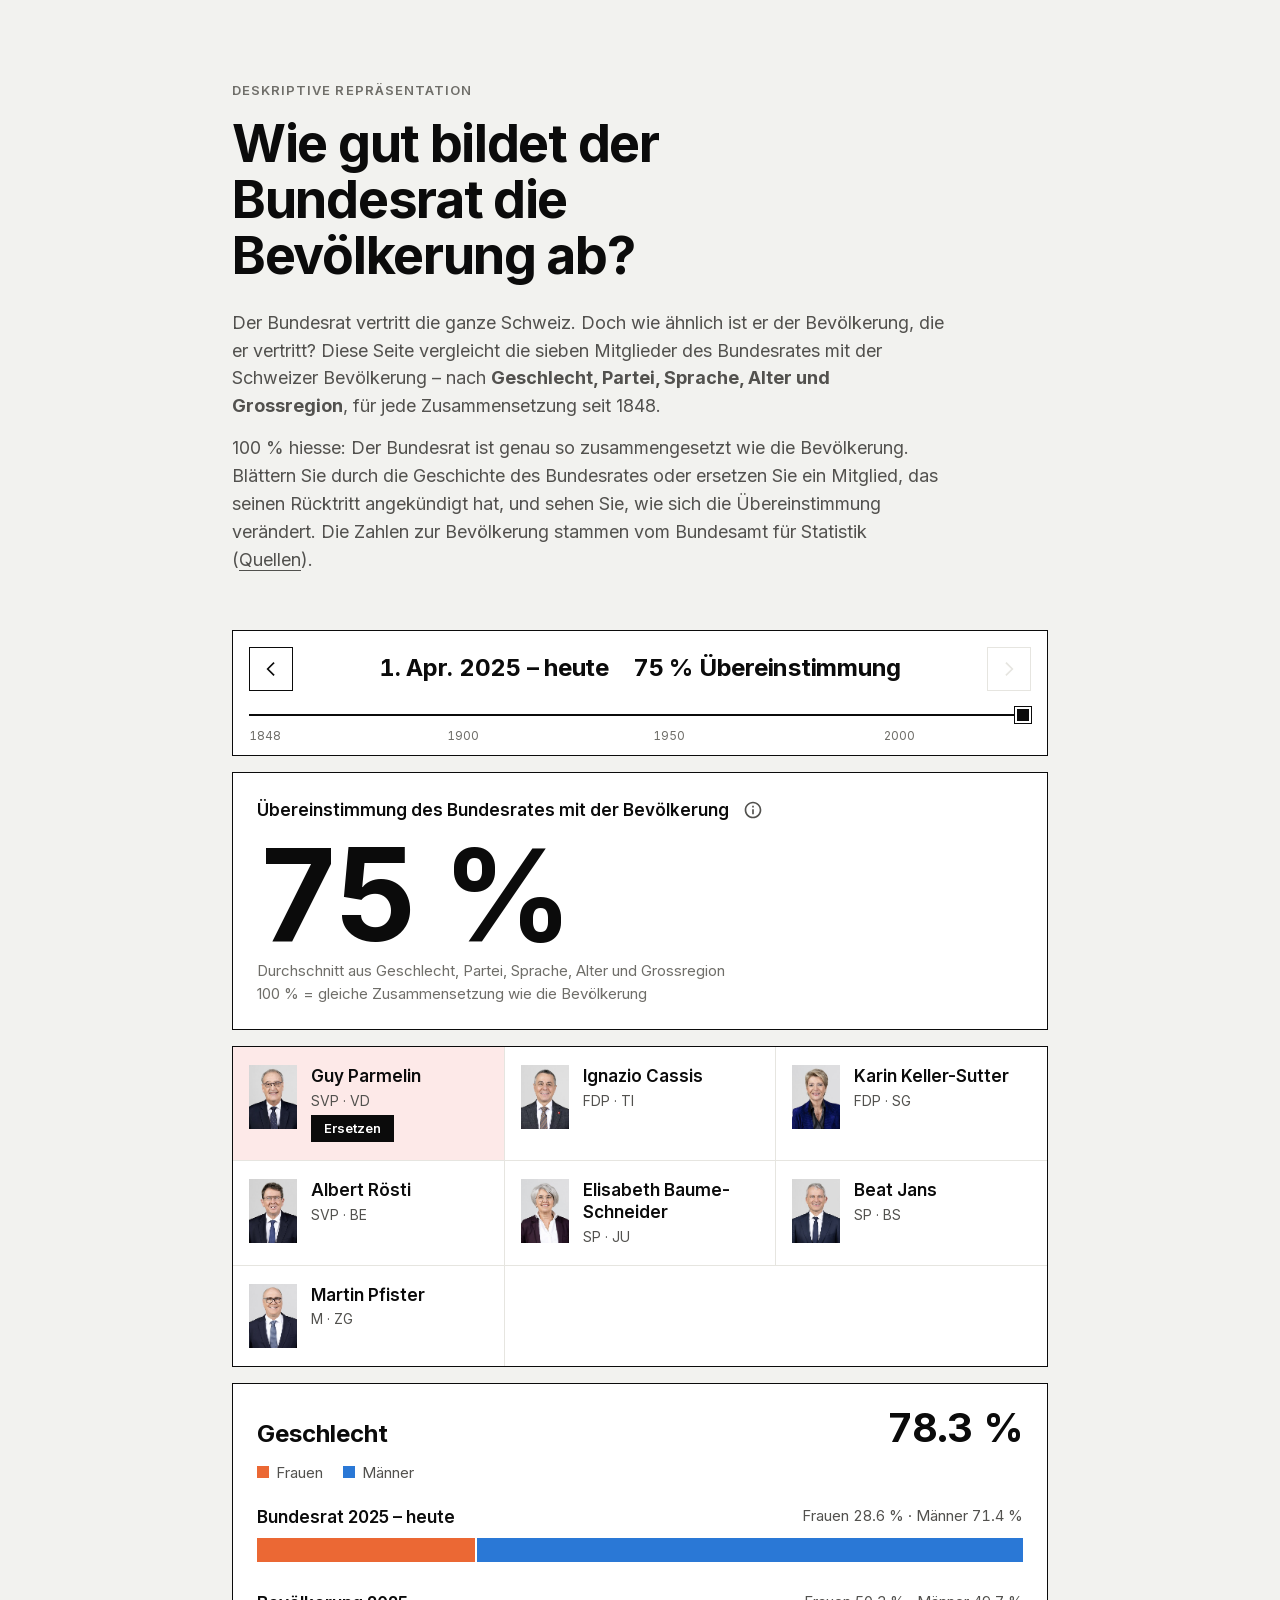
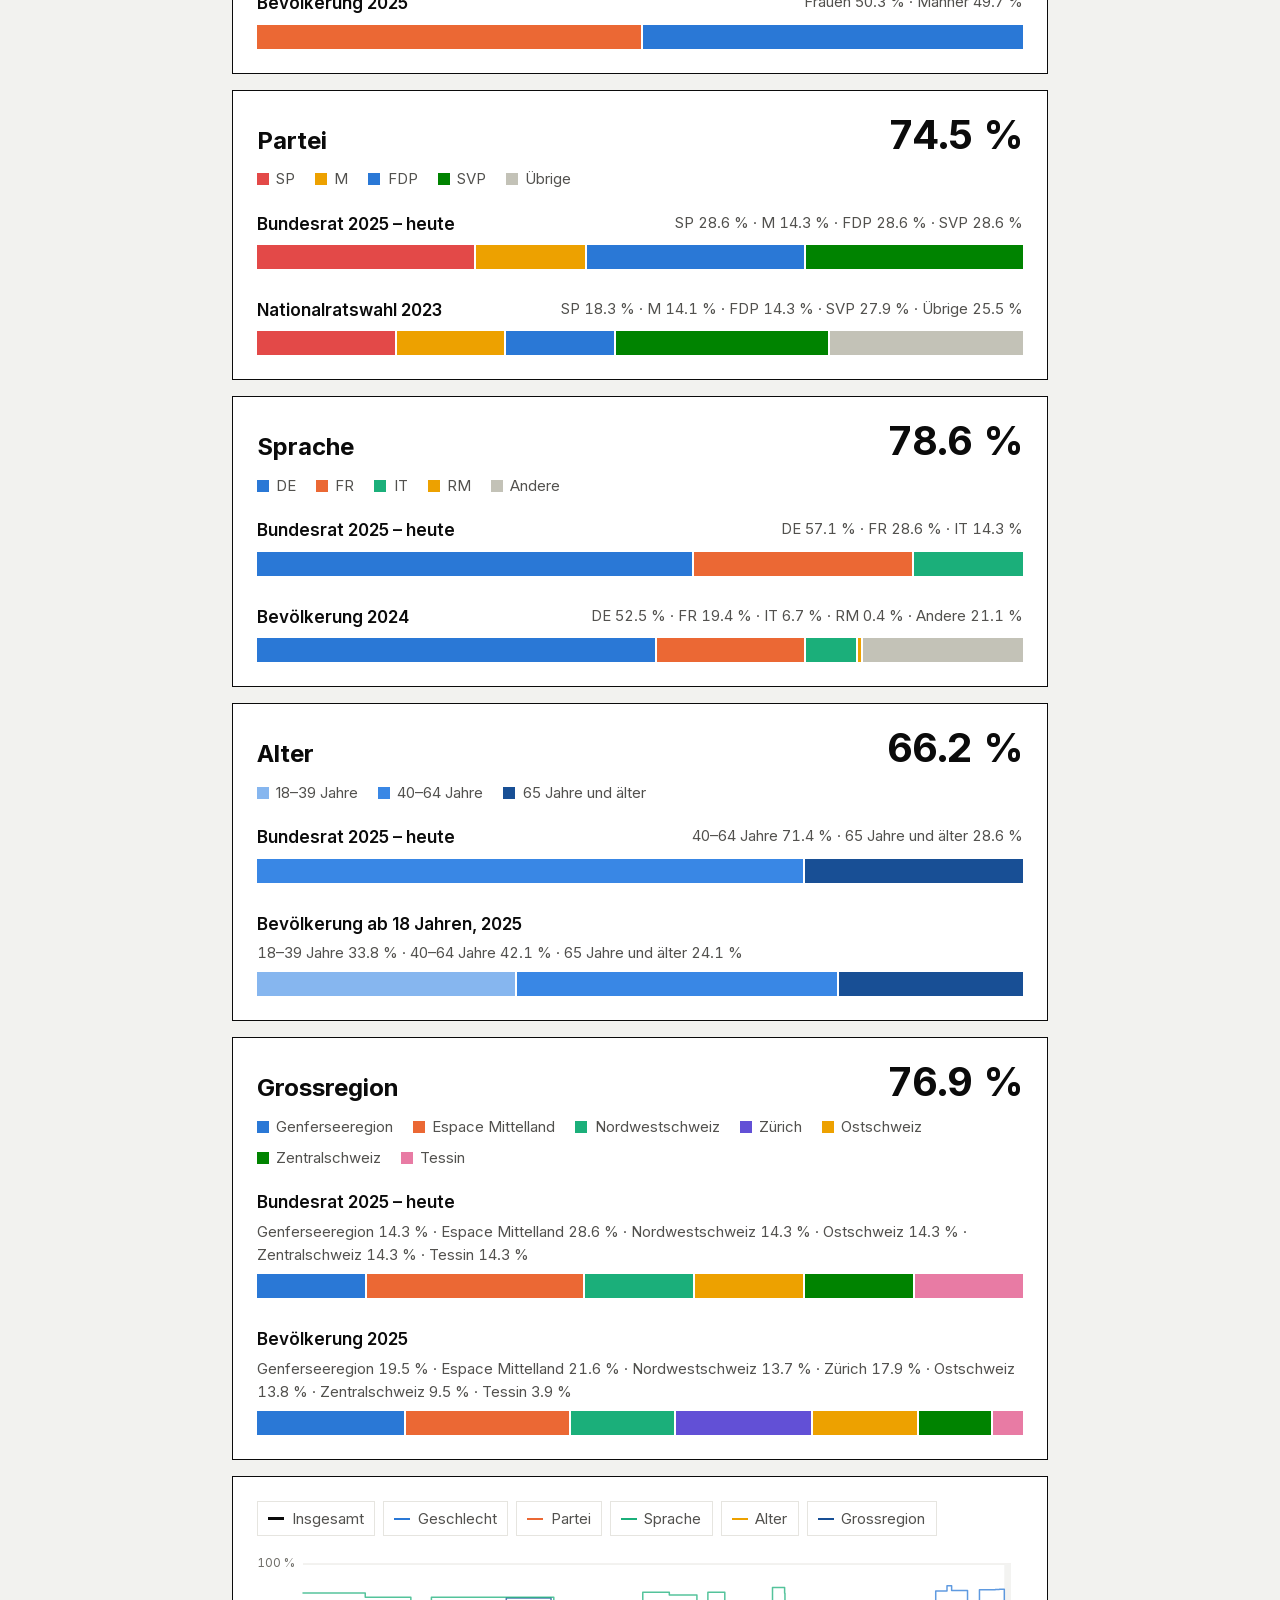
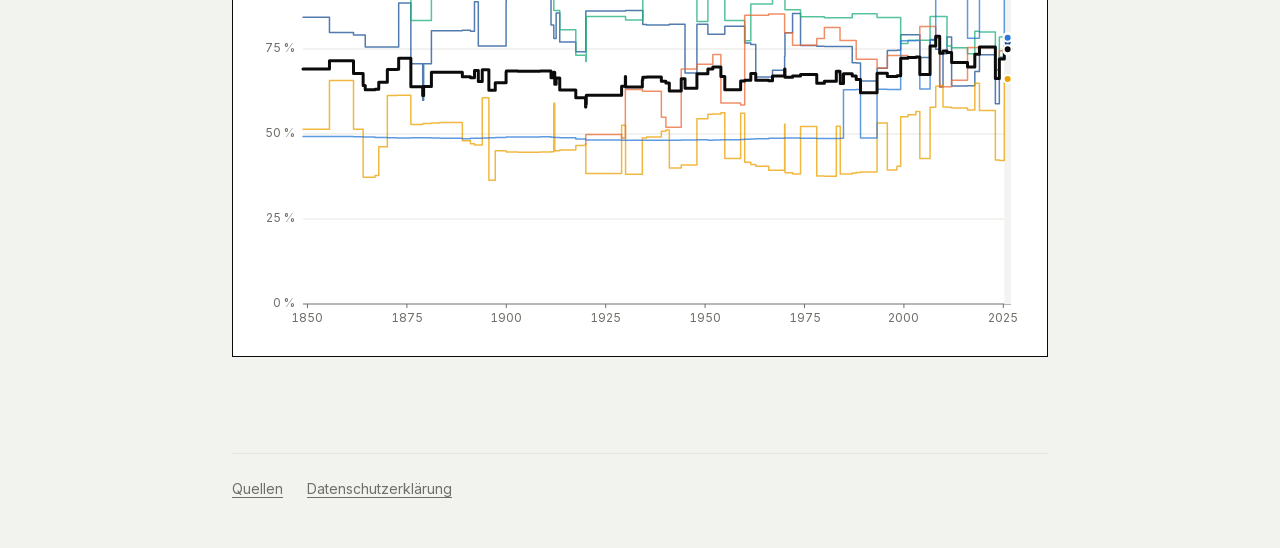
==== commit 024f0a82: "New layout: compact sticky navigator, score box, then cards and charts - Order: navigator, overall s" ====
--- a/site/index.html
+++ b/site/index.html
@@ -35,36 +35,56 @@
 
     <p class="load-error" id="load-error" role="alert" hidden></p>
 
-    <!-- 1. Federal Council: one panel = timeline navigation (head) + the 7
-         members. --------------------------------------------------------->
-    <!-- The panel head is a direct child of <main> (a sticky element only
-         sticks within its parent), so it stays at the top of the screen
-         while scrolling through the whole page. It shows the overall score
-         once the big number is out of view. -->
+    <!-- 1. Navigator: which Council is shown (buttons, slider, ← → keys).
+         A direct child of <main> (a sticky element only sticks within its
+         parent), so it stays at the top of the screen while scrolling
+         through the whole page. Once the big score is out of view, the
+         score appears next to the dates ("73 % Übereinstimmung"). ------>
     <div class="panel-head" id="panel-head" hidden>
-      <!-- Title (the dates), buttons and score: side by side on wide
-           screens; on phones the title gets the full width -->
       <div class="panel-top">
-        <!-- "Der Bundesrat vom … bis …" (app.js) -->
-        <h2 class="panel-period" id="nav-period" aria-live="polite"></h2>
-        <div class="nav-buttons">
-          <button class="nav-btn" id="nav-prev" type="button">
-            <svg viewBox="0 0 24 24" aria-hidden="true"><path d="M15 5l-7 7 7 7"/></svg>
-          </button>
-          <button class="nav-btn" id="nav-next" type="button">
-            <svg viewBox="0 0 24 24" aria-hidden="true"><path d="M9 5l7 7-7 7"/></svg>
-          </button>
+        <button class="nav-btn" id="nav-prev" type="button">
+          <svg viewBox="0 0 24 24" aria-hidden="true"><path d="M15 5l-7 7 7 7"/></svg>
+        </button>
+        <div class="panel-middle">
+          <!-- "1. Nov. 2017 – 31. Dez. 2018" (app.js) -->
+          <h2 class="panel-period" id="nav-period" aria-live="polite"></h2>
+          <p class="nav-score" aria-hidden="true">
+            <span id="nav-score"></span>
+            <span data-i18n="navScoreLabel"></span>
+          </p>
         </div>
-        <!-- Overall score, shown once the big number is out of view -->
-        <p class="nav-score" aria-hidden="true">
-          <span class="nav-score-label" data-i18n="navScoreLabel"></span>
-          <span id="nav-score"></span>
-        </p>
+        <button class="nav-btn" id="nav-next" type="button">
+          <svg viewBox="0 0 24 24" aria-hidden="true"><path d="M9 5l7 7-7 7"/></svg>
+        </button>
       </div>
       <input class="range nav-range" id="nav-range" type="range" min="0" step="1">
       <div class="nav-ticks" id="nav-ticks" aria-hidden="true"></div>
     </div>
 
+    <!-- 2. Overall score of the Council shown. The visible number is
+         animated, so it is hidden from screen readers; #score-status
+         announces the final value instead. --------------------------->
+    <section class="score" id="score" aria-labelledby="score-label">
+      <!-- Title with a "Was bedeutet das?" explanation (filled in by app.js) -->
+      <div class="score-head">
+        <p class="score-label" id="score-label" data-i18n="scoreTitle"></p>
+        <!-- Icon: Material Icons "info_outline" (Google, Apache License 2.0),
+             inlined so no request goes to Google. Label set by app.js. -->
+        <button class="info-button" id="info-button" type="button"
+                aria-expanded="false" aria-controls="info-box">
+          <svg viewBox="0 0 24 24" aria-hidden="true" focusable="false">
+            <path d="M11 7h2v2h-2zm0 4h2v6h-2zm1-9C6.48 2 2 6.48 2 12s4.48 10 10 10 10-4.48 10-10S17.52 2 12 2zm0 18c-4.41 0-8-3.59-8-8s3.59-8 8-8 8 3.59 8 8-3.59 8-8 8z"/>
+          </svg>
+        </button>
+        <div class="info-box" id="info-box" role="region" aria-labelledby="info-button" hidden></div>
+      </div>
+      <p class="score-value" id="score-value" aria-hidden="true">–</p>
+      <p class="score-caption" id="score-caption"></p>
+      <p class="score-caption" data-i18n="scoreCaption"></p>
+      <p class="visually-hidden" id="score-status" aria-live="polite"></p>
+    </section>
+
+    <!-- 3. The seven members ------------------------------------------>
     <section class="council-panel" id="council-panel" aria-labelledby="nav-period" hidden>
       <ol class="council" id="council-list"></ol>
     </section>
@@ -74,44 +94,12 @@
 
     <p class="warning" id="council-warning" hidden></p>
 
-    <!-- 2. Comparison: two views, switched by the buttons at the top:
-         - the selected Council: overall score, one section per comparison
-           (gender, party, language, age; built by app.js)
-         - the history: a step line chart of all scores since 1848 ------->
-    <section class="block compare" data-i18n-label="compareTitle">
-
-      <div class="modes view-switch" id="view-switch" role="group">
-        <button class="mode-button" type="button" data-view="current" aria-pressed="true" data-i18n="viewCurrent"></button>
-        <button class="mode-button" type="button" data-view="history" aria-pressed="false" data-i18n="viewHistory"></button>
-      </div>
-
-      <div id="view-current">
-      <!-- The visible number is animated, so it is hidden from screen readers;
-           #score-status announces the final value instead. -->
-      <div class="score" id="score">
-        <!-- Title with a "Was bedeutet das?" explanation (filled in by app.js) -->
-        <div class="score-head">
-          <p class="score-label" data-i18n="scoreTitle"></p>
-          <!-- Icon: Material Icons "info_outline" (Google, Apache License 2.0),
-               inlined so no request goes to Google. Label set by app.js. -->
-          <button class="info-button" id="info-button" type="button"
-                  aria-expanded="false" aria-controls="info-box">
-            <svg viewBox="0 0 24 24" aria-hidden="true" focusable="false">
-              <path d="M11 7h2v2h-2zm0 4h2v6h-2zm1-9C6.48 2 2 6.48 2 12s4.48 10 10 10 10-4.48 10-10S17.52 2 12 2zm0 18c-4.41 0-8-3.59-8-8s3.59-8 8-8 8 3.59 8 8-3.59 8-8 8z"/>
-            </svg>
-          </button>
-          <div class="info-box" id="info-box" role="region" aria-labelledby="info-button" hidden></div>
-        </div>
-        <p class="score-value" id="score-value" aria-hidden="true">–</p>
-        <p class="score-caption" id="score-caption"></p>
-        <p class="score-caption" data-i18n="scoreCaption"></p>
-        <p class="visually-hidden" id="score-status" aria-live="polite"></p>
-      </div>
-
+    <!-- 4. One box per comparison (gender, party, language, age,
+         Grossregion; built by app.js), then the history: a step line
+         chart of all scores since 1848 ------------------------------->
+    <section class="compare" data-i18n-label="compareTitle">
       <div class="comparisons" id="comparisons"></div>
-      </div>
-
-      <div class="history" id="view-history" hidden>
+      <div class="history" id="history">
         <ul class="legend" id="history-legend"></ul>
         <div class="chart" id="history-chart"></div>
       </div>
--- a/site/css/style.css
+++ b/site/css/style.css
@@ -198,10 +198,6 @@
 }
 
 /* Sections ------------------------------------------------------------------------- */
-.block {
-  margin-top: clamp(3rem, 8vw, 4.5rem);
-}
-
 h2 {
   font-size: clamp(1.5rem, 4vw, 2rem);
   line-height: 1.2;
@@ -266,11 +262,10 @@
   padding: clamp(1rem, 3vw, 1.5rem);
 }
 
-/* Federal Council panel: navigation head + the 7 seats, one element ------------- */
+/* Federal Council: the 7 seats ------------------------------------------------------ */
 .council-panel {
-  border-top: none; /* the panel head above draws the top edge */
-  /* "clip" (unlike "hidden") keeps the sticky head working */
-  overflow: clip;
+  margin-top: 1rem;
+  overflow: hidden;
 }
 
 .council {
@@ -364,34 +359,27 @@
   border: 1px solid var(--ink);
 }
 
+/* One row: ‹ dates (and the score, once it is out of view) › */
 .panel-top {
   display: grid;
-  grid-template-columns: minmax(0, 1fr) auto;
-  grid-template-areas:
-    "period buttons"
-    ".      score";
-  align-items: start;
-  gap: 0 0.75rem;
-}
-
-/* Phones: the title (two dates) gets the full width, the buttons go below */
-@media (max-width: 36rem) {
-  .panel-top {
-    grid-template-areas:
-      "period  period"
-      "buttons score";
-    row-gap: 0.75rem;
-  }
-}
-
-/* The title always takes the space of its longest form (2 lines; 3 on
-   phones), so the panel keeps its height while stepping through the
-   versions. On wide screens its first line is centred on the buttons. */
+  grid-template-columns: auto minmax(0, 1fr) auto;
+  align-items: center;
+  gap: 0.75rem;
+}
+
+.panel-middle {
+  display: flex;
+  flex-wrap: wrap; /* narrow screens: the score goes below the dates */
+  justify-content: center;
+  align-items: center;
+  gap: 0.25rem 1.5rem;
+  text-align: center;
+}
+
+/* The dates. On phones the font is smaller and the title always takes two
+   lines, so the navigator keeps its height while stepping through the
+   versions. */
 .panel-period {
-  grid-area: period;
-  box-sizing: content-box; /* min-height = the lines only, without padding */
-  min-height: calc(2 * 1.2em);
-  padding-top: calc((2.75rem - 1.2em) / 2);
   text-wrap: balance;
   font-weight: 700;
   font-size: clamp(1.25rem, 3.5vw, 1.5rem);
@@ -402,22 +390,11 @@
 
 @media (max-width: 36rem) {
   .panel-period {
-    min-height: calc(3 * 1.2em);
-    padding-top: 0;
-  }
-}
-
-.nav-buttons {
-  grid-area: buttons;
-  justify-self: end; /* the labelled score below can be wider */
-  display: flex;
-  gap: 0.375rem;
-}
-
-/* Phones: the buttons start their row (the score is on the right) */
-@media (max-width: 36rem) {
-  .nav-buttons {
-    justify-self: start;
+    display: flex;
+    align-items: center;
+    justify-content: center;
+    min-height: calc(2 * 1.2em);
+    font-size: 1.125rem;
   }
 }
 
@@ -528,14 +505,14 @@
   transform: none;
 }
 
-/* Score in the head (below the buttons; on phones next to them): only
-   shown while the big number is off screen */
+/* "73 % Übereinstimmung" next to the dates, like them in size and weight:
+   only shown while the big score is off screen */
 .nav-score {
-  grid-area: score;
-  justify-self: end;
   display: none;
   font-weight: 700;
-  font-size: 1.25rem;
+  font-size: clamp(1.25rem, 3.5vw, 1.5rem);
+  line-height: 1.2;
+  letter-spacing: -0.01em;
   font-variant-numeric: tabular-nums;
   white-space: nowrap;
 }
@@ -544,11 +521,20 @@
   display: block;
 }
 
-.nav-score-label {
-  margin-right: 0.375rem;
-  font-size: 0.8125rem;
-  font-weight: 500;
-  color: var(--ink-3);
+/* Where dates and score don't always fit side by side (the longest
+   dates, "16. Aug. 1895 – 11. März 1897", need about 900 px), the score
+   always gets its own line, so the navigator doesn't change height
+   between versions. */
+@media (max-width: 57rem) {
+  .nav-score {
+    flex-basis: 100%;
+  }
+}
+
+@media (max-width: 36rem) {
+  .nav-score {
+    font-size: 1.125rem;
+  }
 }
 
 /* Replacing a member --------------------------------------------------------------------- */
@@ -662,35 +648,20 @@
   color: #fff;
 }
 
-/* Narrow screens: the three modes stacked (the two views stay side by side) */
+/* Narrow screens: the three modes stacked */
 @media (max-width: 36rem) {
-  .modes:not(.view-switch) {
+  .modes {
     flex-direction: column;
   }
 
-  .modes:not(.view-switch) .mode-button {
+  .modes .mode-button {
     border-right: 0;
     border-bottom: 1px solid var(--ink);
   }
 
-  .modes:not(.view-switch) .mode-button:last-child {
+  .modes .mode-button:last-child {
     border-bottom: 0;
   }
-}
-
-/* Switch between "Ausgewählter Bundesrat" and "Verlauf seit 1848" */
-/* The comparison section starts with the view switch (no title), at the
-   same distance as the boxes below it */
-.compare {
-  margin-top: 1rem;
-}
-
-.view-switch {
-  margin: 0;
-}
-
-.view-switch .mode-button {
-  flex: 1 1 0;
 }
 
 /* History view ------------------------------------------------------------------------ */
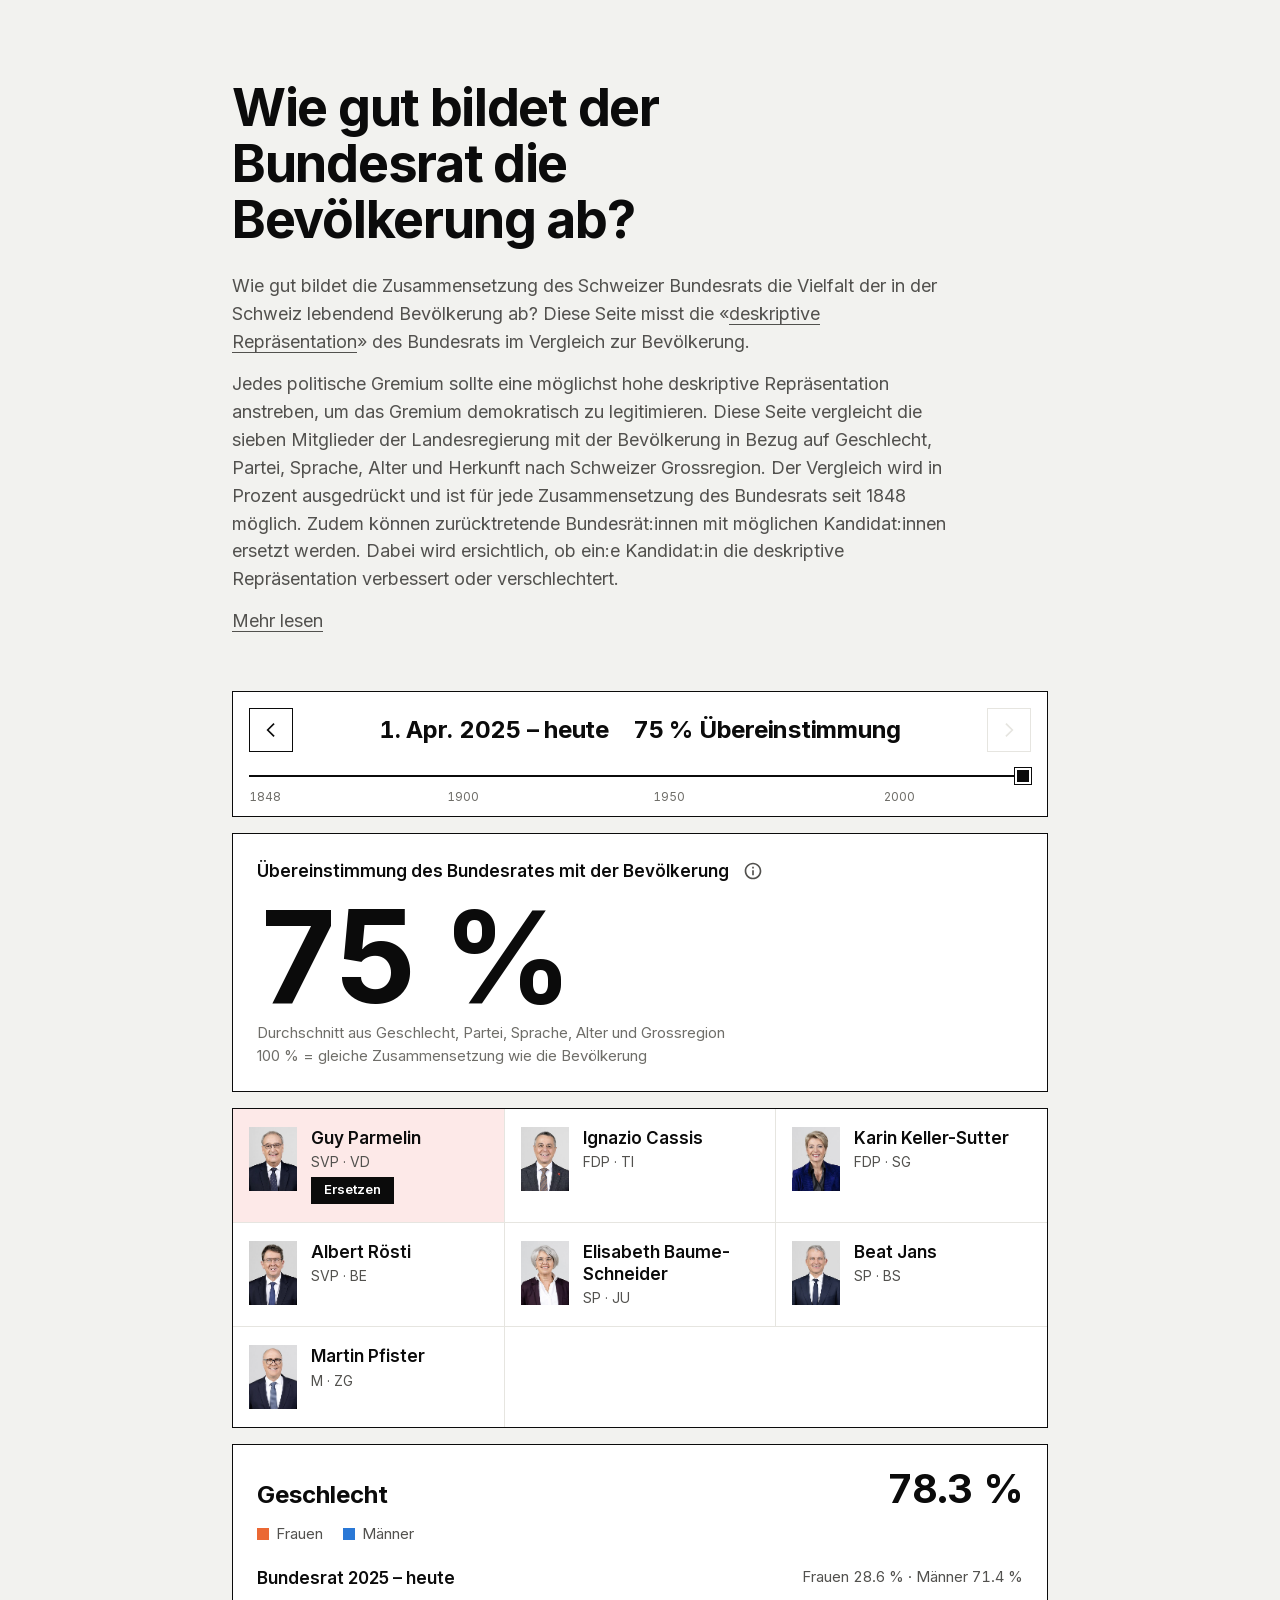
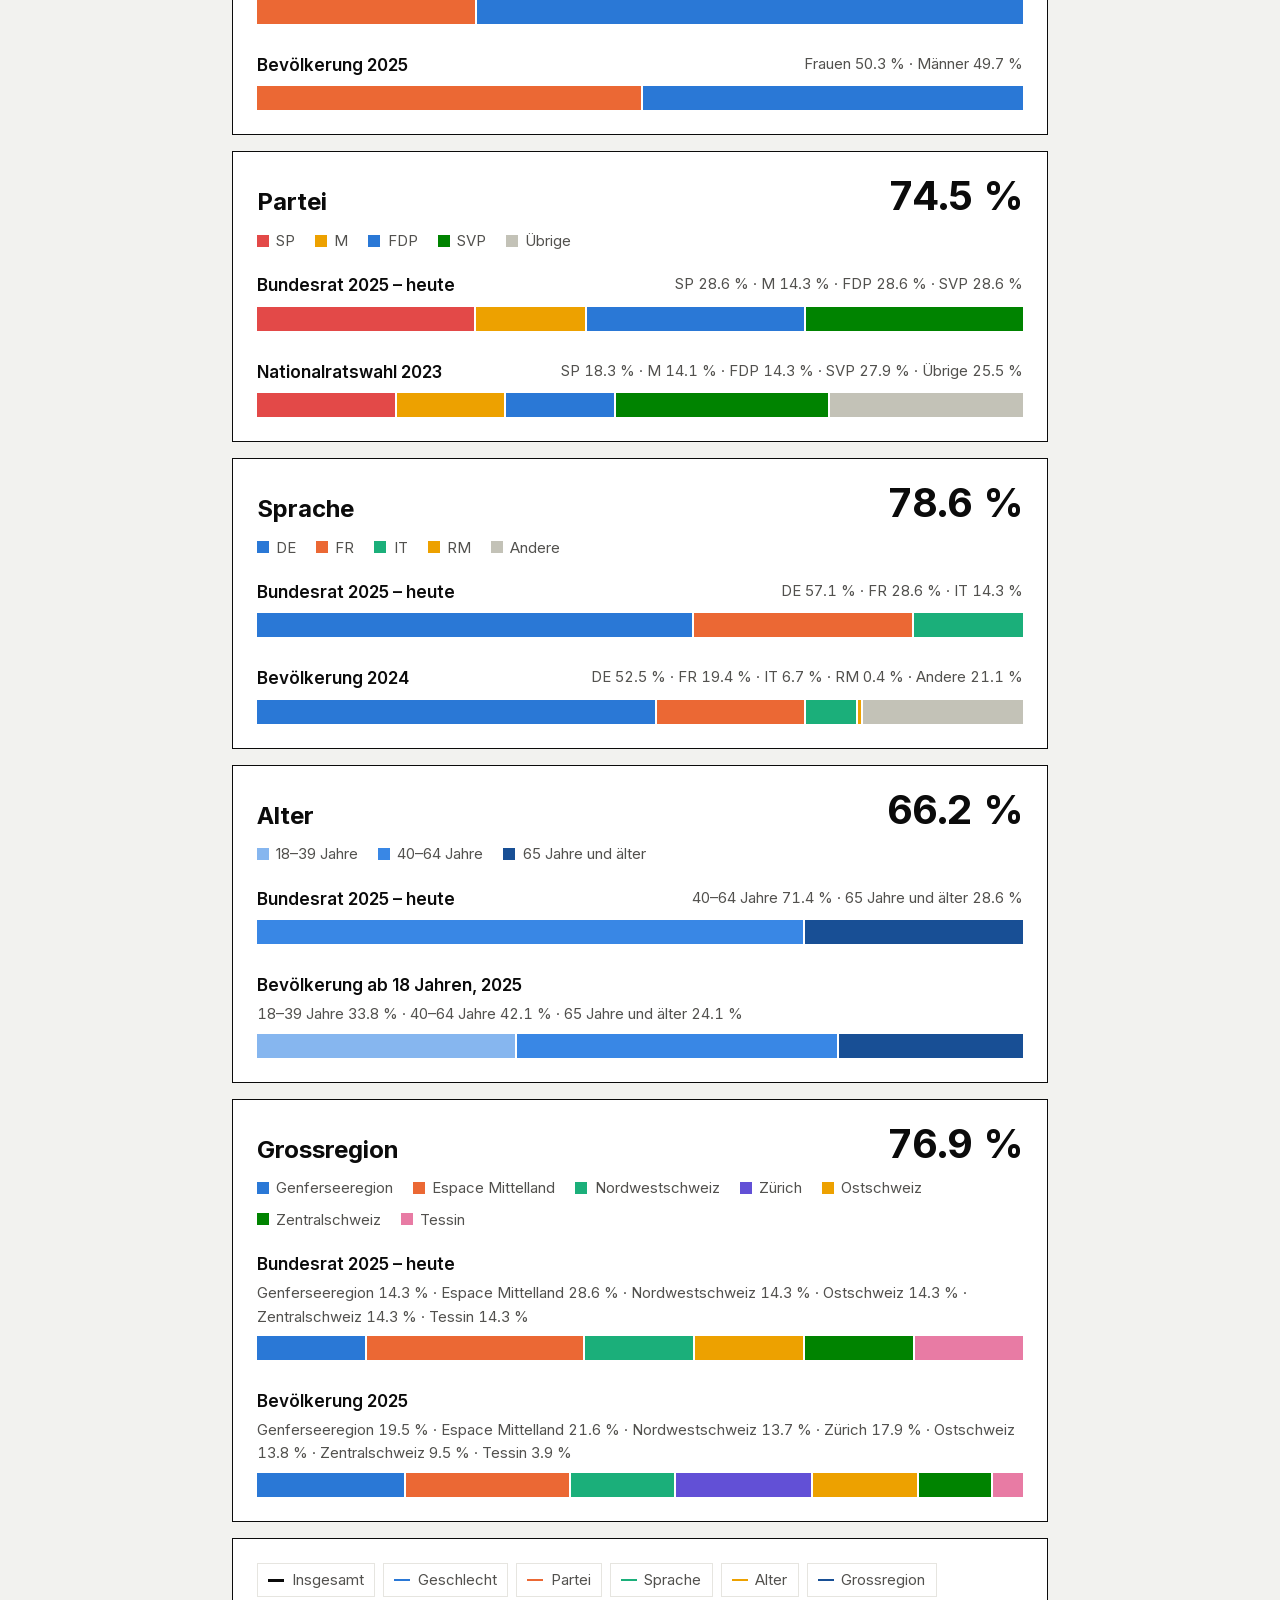
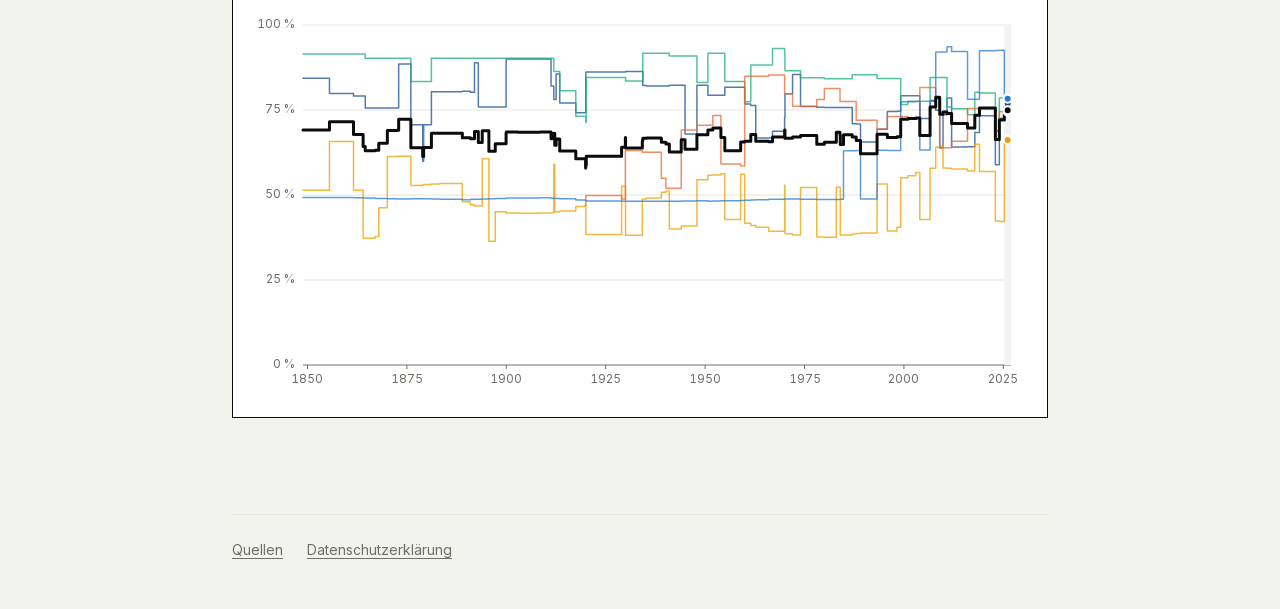
==== commit c7501d69: "Intro Markdown: title from the text, "Mehr lesen" toggle, more formatting - The "# …" line in intro." ====
--- a/site/index.html
+++ b/site/index.html
@@ -26,10 +26,9 @@
   <main class="page">
 
     <!-- Header ---------------------------------------------------------------->
+    <!-- Title and intro text: site/content/<language>/intro.md (Markdown,
+         js/content.js); its "# …" line is the page title (h1) -->
     <header class="intro">
-      <p class="eyebrow" data-i18n="eyebrow"></p>
-      <h1 data-i18n="title"></h1>
-      <!-- Intro text: site/content/<language>/intro.md (Markdown, js/content.js) -->
       <div class="prose intro-text" data-content="intro" hidden></div>
     </header>
 
--- a/site/css/style.css
+++ b/site/css/style.css
@@ -167,8 +167,55 @@
   max-width: 65ch;
 }
 
-.prose > * + * {
+.prose > * + *,
+.more-text > * + * {
   margin-top: 0.875rem;
+}
+
+/* The page title, when it comes from the text (intro.md) */
+.prose h1 {
+  color: var(--ink);
+}
+
+.prose .eyebrow + h1 {
+  margin-top: 0;
+}
+
+.prose h1 + * {
+  margin-top: 1.5rem;
+}
+
+.prose code {
+  font-family: ui-monospace, SFMono-Regular, Menlo, Consolas, monospace;
+  font-size: 0.875em;
+}
+
+.prose pre {
+  margin-bottom: 0;
+  padding: 0.75rem 1rem;
+  overflow-x: auto;
+  border: 1px solid var(--line);
+  background: var(--bg);
+  line-height: 1.5;
+}
+
+.prose hr {
+  margin-block: 1.75rem 0;
+  border: 0;
+  border-top: 1px solid var(--line);
+}
+
+/* "Mehr lesen" / "Weniger" (+++ in the Markdown): looks like a link */
+.more-link {
+  padding: 0;
+  border: 0;
+  background: none;
+  font: inherit;
+  color: inherit; /* the colour of the text around it, like the other links */
+  text-decoration: underline;
+  text-decoration-thickness: 1px;
+  text-underline-offset: 0.2em;
+  cursor: pointer;
 }
 
 .prose h2,
@@ -190,9 +237,8 @@
   padding-left: 1.25rem;
 }
 
-/* The intro below the page title */
+/* The page title and the intro below it */
 .intro-text {
-  margin-top: 1.5rem;
   font-size: 1.125rem;
   color: var(--ink-2);
 }
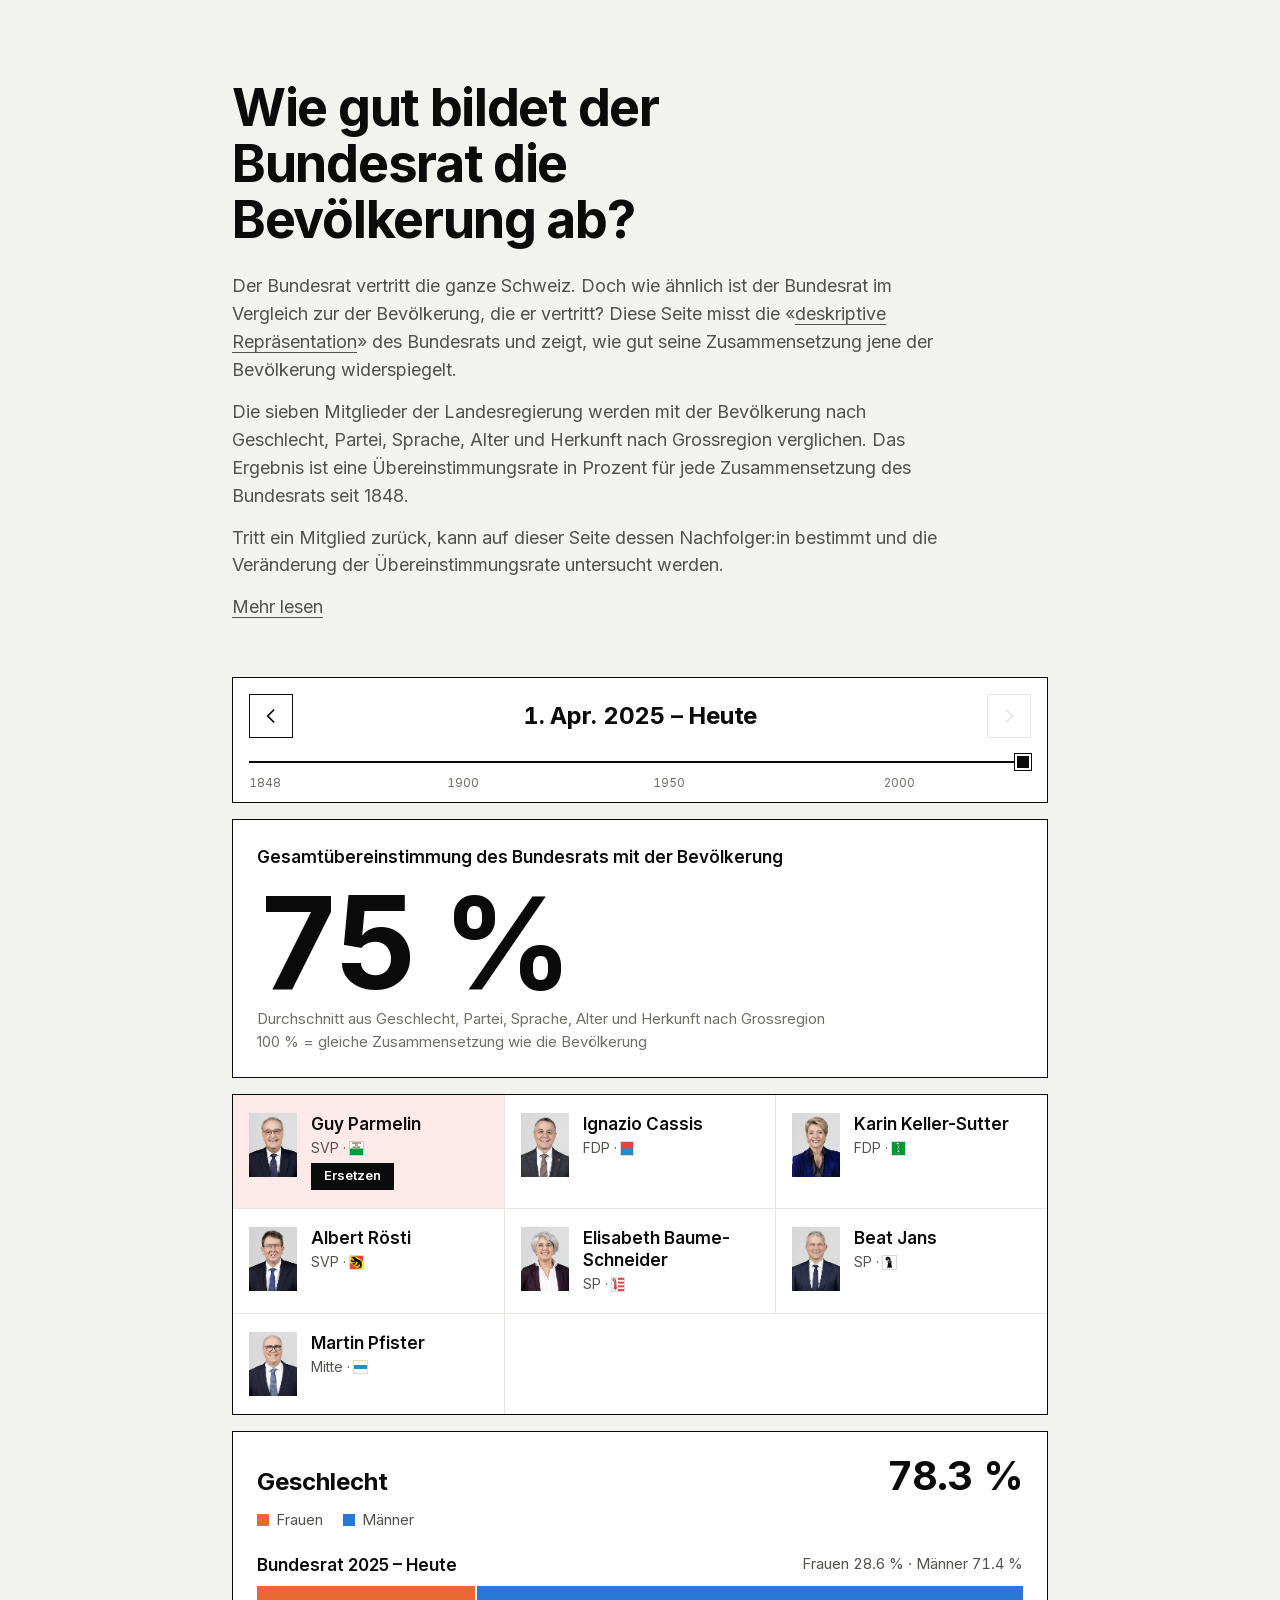
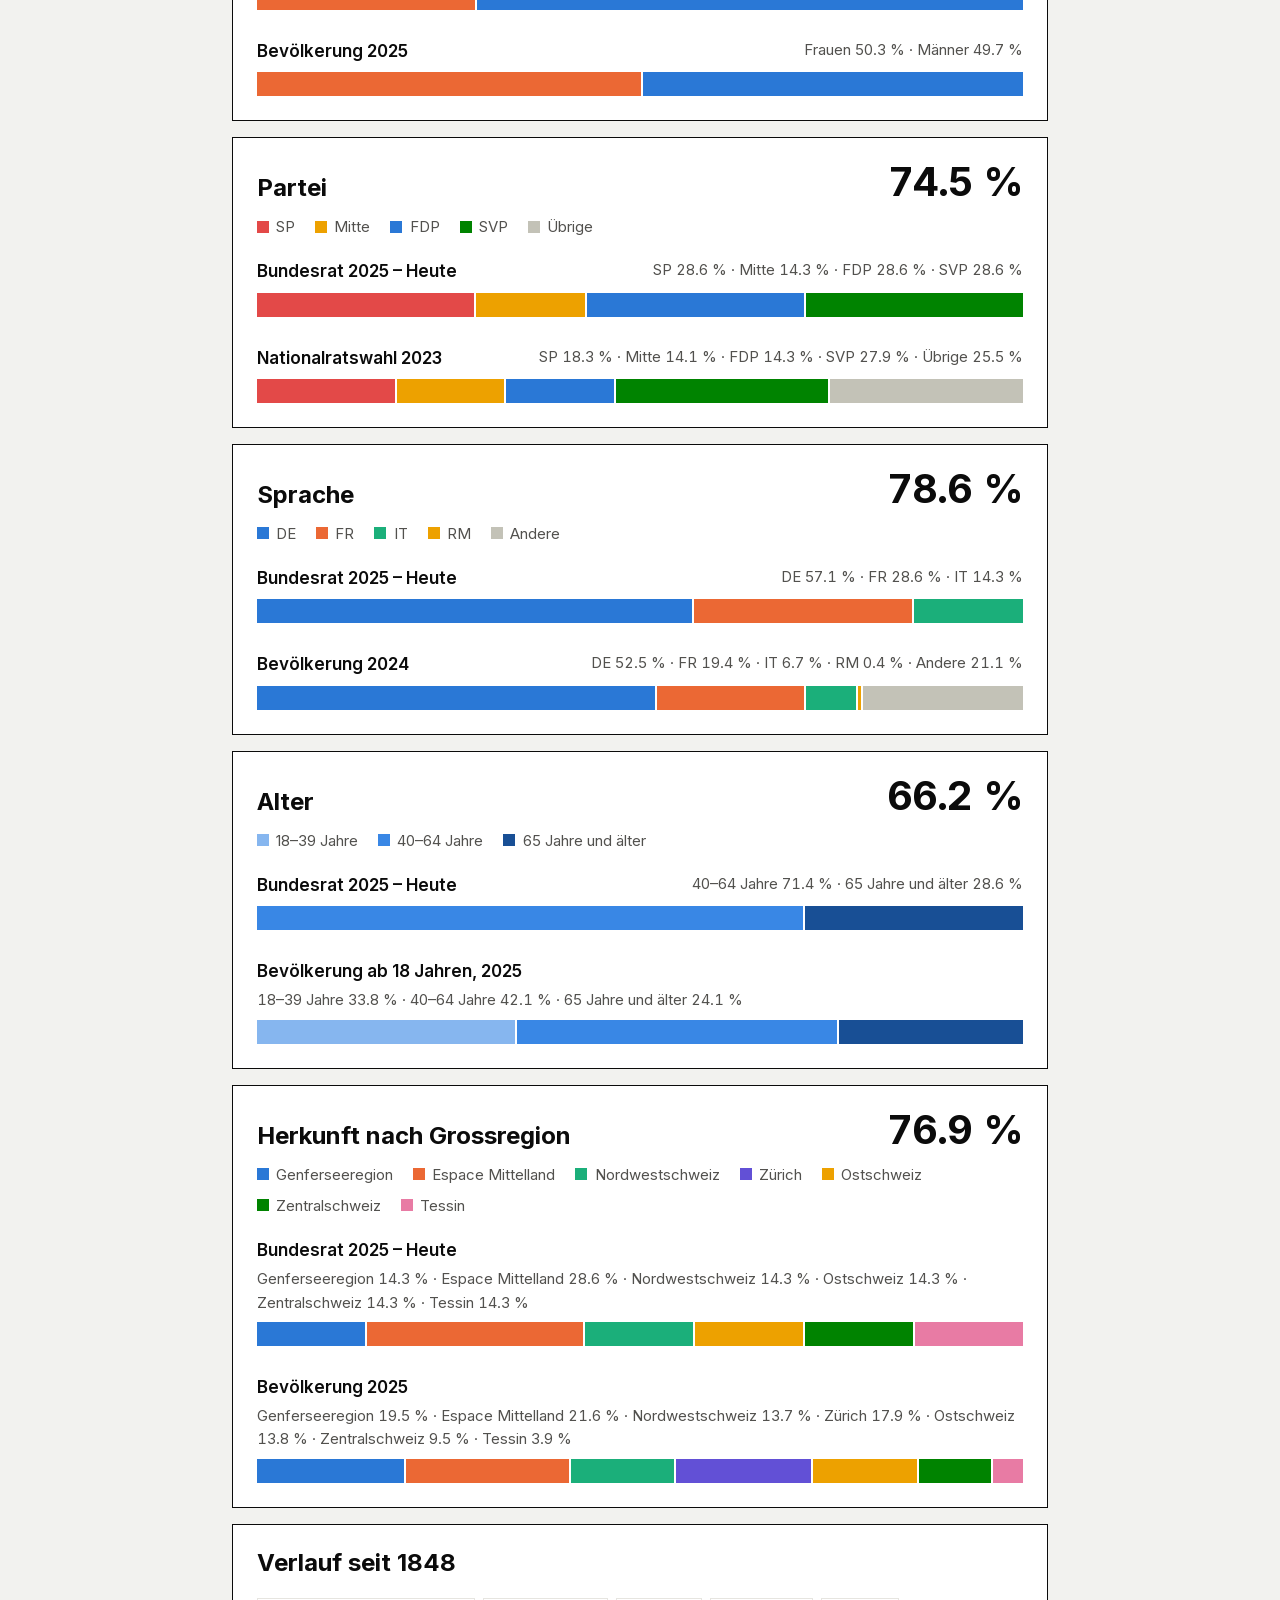
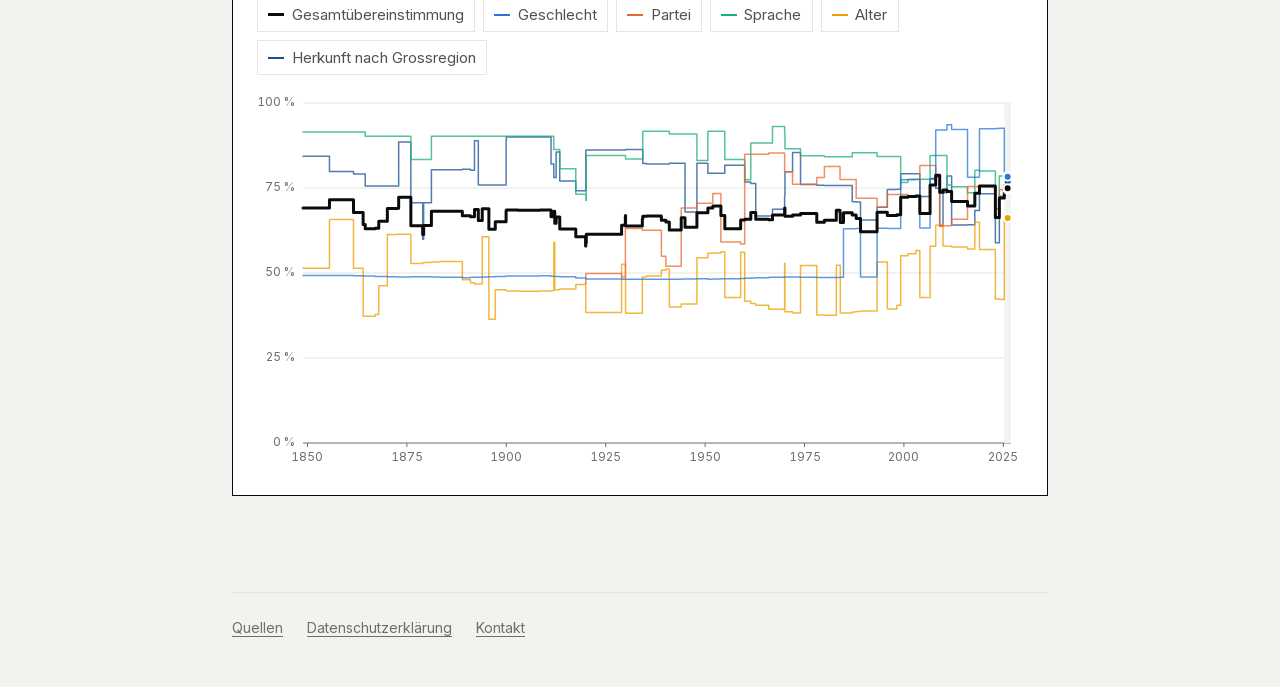
==== commit 4d548188: "Many small adjustments: flags, candidate grid, contact page, terms - Terms follow the intro: "Gesamt" ====
--- a/site/index.html
+++ b/site/index.html
@@ -13,8 +13,6 @@
   <title>Bundesrat und Bevölkerung</title>
   <meta name="description" content="">
   <meta name="theme-color" content="#f2f2ef">
-  <!-- Favicon: a small two-colour disc, inline so no extra file is needed -->
-  <link rel="icon" href="data:image/svg+xml,%3Csvg xmlns='http://www.w3.org/2000/svg' viewBox='0 0 32 32'%3E%3Cpath d='M16 2a14 14 0 0 0 0 28z' fill='%23eb6834'/%3E%3Cpath d='M16 2a14 14 0 0 1 0 28z' fill='%232a78d6'/%3E%3C/svg%3E">
   <!-- Start loading the font right away (it is referenced from the CSS) -->
   <link rel="preload" href="fonts/inter-latin.woff2" as="font" type="font/woff2" crossorigin>
   <link rel="stylesheet" href="css/style.css">
@@ -37,8 +35,9 @@
     <!-- 1. Navigator: which Council is shown (buttons, slider, ← → keys).
          A direct child of <main> (a sticky element only sticks within its
          parent), so it stays at the top of the screen while scrolling
-         through the whole page. Once the big score is out of view, the
-         score appears next to the dates ("73 % Übereinstimmung"). ------>
+         through the whole page. Once the big score has scrolled past
+         (above the screen), the score appears next to the dates
+         ("75 % Gesamtübereinstimmung"); not while reading the intro. ---->
     <div class="panel-head" id="panel-head" hidden>
       <div class="panel-top">
         <button class="nav-btn" id="nav-prev" type="button">
@@ -64,19 +63,7 @@
          animated, so it is hidden from screen readers; #score-status
          announces the final value instead. --------------------------->
     <section class="score" id="score" aria-labelledby="score-label">
-      <!-- Title with a "Was bedeutet das?" explanation (filled in by app.js) -->
-      <div class="score-head">
-        <p class="score-label" id="score-label" data-i18n="scoreTitle"></p>
-        <!-- Icon: Material Icons "info_outline" (Google, Apache License 2.0),
-             inlined so no request goes to Google. Label set by app.js. -->
-        <button class="info-button" id="info-button" type="button"
-                aria-expanded="false" aria-controls="info-box">
-          <svg viewBox="0 0 24 24" aria-hidden="true" focusable="false">
-            <path d="M11 7h2v2h-2zm0 4h2v6h-2zm1-9C6.48 2 2 6.48 2 12s4.48 10 10 10 10-4.48 10-10S17.52 2 12 2zm0 18c-4.41 0-8-3.59-8-8s3.59-8 8-8 8 3.59 8 8-3.59 8-8 8z"/>
-          </svg>
-        </button>
-        <div class="info-box" id="info-box" role="region" aria-labelledby="info-button" hidden></div>
-      </div>
+      <p class="score-label" id="score-label" data-i18n="scoreTitle"></p>
       <p class="score-value" id="score-value" aria-hidden="true">–</p>
       <p class="score-caption" id="score-caption"></p>
       <p class="score-caption" data-i18n="scoreCaption"></p>
@@ -98,18 +85,20 @@
          chart of all scores since 1848 ------------------------------->
     <section class="compare" data-i18n-label="compareTitle">
       <div class="comparisons" id="comparisons"></div>
-      <div class="history" id="history">
+      <div class="history" id="history" role="group" aria-labelledby="history-title">
+        <h3 class="history-title" id="history-title" data-i18n="historyTitle"></h3>
         <ul class="legend" id="history-legend"></ul>
         <div class="chart" id="history-chart"></div>
       </div>
     </section>
 
     <!-- Footer ---------------------------------------------------------------->
-    <!-- The same footer on every page (index, quellen, datenschutz) -->
+    <!-- The same footer on every page (index, quellen, datenschutz, kontakt) -->
     <footer class="footer">
       <nav class="footer-links" data-i18n-label="footerLabel">
         <a href="quellen.html" data-i18n="sourcesLink"></a>
         <a href="datenschutz.html" data-i18n="privacyLink"></a>
+        <a href="kontakt.html" data-i18n="contactLink"></a>
         <!-- Shown by analytics.js when Google Analytics is set up -->
         <button class="link-button" type="button" data-consent-settings hidden></button>
       </nav>
--- a/site/css/style.css
+++ b/site/css/style.css
@@ -38,6 +38,29 @@
     U+0308, U+0329, U+2000-206F, U+20AC, U+2122, U+2191, U+2193, U+2212, U+2215, U+FEFF, U+FFFD;
 }
 
+/* The true italics of Inter (not slanted upright letters), for *italic* in
+   the Markdown texts. Only downloaded when a page shows italic text. */
+@font-face {
+  font-family: "Inter";
+  font-style: italic;
+  font-weight: 100 900;
+  font-display: swap;
+  src: url("../fonts/inter-italic-latin-ext.woff2") format("woff2");
+  unicode-range: U+0100-02BA, U+02BD-02C5, U+02C7-02CC, U+02CE-02D7, U+02DD-02FF, U+0304, U+0308,
+    U+0329, U+1D00-1DBF, U+1E00-1E9F, U+1EF2-1EFF, U+2020, U+20A0-20AB, U+20AD-20C4, U+2113,
+    U+2C60-2C7F, U+A720-A7FF;
+}
+
+@font-face {
+  font-family: "Inter";
+  font-style: italic;
+  font-weight: 100 900;
+  font-display: swap;
+  src: url("../fonts/inter-italic-latin.woff2") format("woff2");
+  unicode-range: U+0000-00FF, U+0131, U+0152-0153, U+02BB-02BC, U+02C6, U+02DA, U+02DC, U+0304,
+    U+0308, U+0329, U+2000-206F, U+20AC, U+2122, U+2191, U+2193, U+2212, U+2215, U+FEFF, U+FFFD;
+}
+
 /* Design tokens ------------------------------------------------------------------ */
 :root {
   color-scheme: light;
@@ -391,6 +414,17 @@
 
 .member-name + .member-meta {
   margin-top: 0.2rem;
+}
+
+/* Canton flag instead of the canton code ("SVP · [flag]"): square, about
+   as tall as the letters next to it. The faint ring keeps white flags
+   (e.g. Basel-Stadt, Solothurn) visible on the white card. */
+.flag {
+  display: inline-block;
+  width: 0.9em;
+  height: 0.9em;
+  vertical-align: -0.1em;
+  box-shadow: 0 0 0 1px rgba(0, 0, 0, 0.15);
 }
 
 /* Panel head: period, dates, buttons, slider. Sticks to the top of the
@@ -716,7 +750,7 @@
 }
 
 .history .legend {
-  margin-top: 0; /* first in the box */
+  margin-top: 1.25rem;
   gap: 0.5rem;
 }
 
@@ -898,11 +932,13 @@
   justify-self: start;
 }
 
-/* "Aus Liste wählen": one row per person */
-.person-list {
-  max-height: 22rem;
-  overflow-y: auto;
+/* "Offizielle Kandidierende": one card per person, in a grid like the
+   Council's (hairlines between the cards, no scrolling inside the box) */
+.person-grid {
+  display: grid;
+  grid-template-columns: repeat(auto-fill, minmax(min(100%, 15rem), 1fr));
   border-top: 1px solid var(--line);
+  border-left: 1px solid var(--line);
 }
 
 .person {
@@ -911,6 +947,7 @@
   cursor: pointer;
 }
 
+/* The radio button covers the whole card (invisible) */
 .person input {
   position: absolute;
   inset: 0;
@@ -919,35 +956,46 @@
   cursor: pointer;
 }
 
+.person-card {
+  display: flex;
+  gap: 0.875rem;
+  align-items: flex-start;
+  height: 100%;
+  padding: 0.875rem 1rem;
+  border-right: 1px solid var(--line);
+  border-bottom: 1px solid var(--line);
+}
+
 .person-text {
   display: grid;
-  gap: 0.1rem;
-  padding: 0.6rem 0.75rem;
-  border-bottom: 1px solid var(--line);
-  border-left: 3px solid transparent;
-}
-
-.person:hover .person-text {
+  gap: 0.2rem;
+  min-width: 0;
+}
+
+.person:hover .person-card {
   background: var(--wash);
 }
 
-.person input:checked + .person-text {
-  border-left-color: var(--ink);
+/* The person chosen: grey, with a black bar on the left */
+.person input:checked + .person-card {
   background: var(--wash);
-}
-
-.person input:focus-visible + .person-text {
+  box-shadow: inset 3px 0 0 var(--ink);
+}
+
+.person input:focus-visible + .person-card {
   outline: 2px solid var(--ink);
   outline-offset: -2px;
 }
 
 .person-name {
   font-weight: 600;
+  line-height: 1.3;
 }
 
 .person-meta {
   font-size: 0.875rem;
   color: var(--ink-2);
+  line-height: 1.45;
 }
 
 /* "Bestmögliche Person": the profile found */
@@ -1098,91 +1146,6 @@
   font-weight: 600;
 }
 
-/* Title with "Was bedeutet das?" and its explanation box */
-/* Title and ⓘ button: the button stays next to the first line of the
-   title, also when the title wraps (phones) */
-.score-head {
-  position: relative;
-  display: flex;
-  align-items: flex-start;
-  gap: 0.5rem;
-}
-
-/* Round "i" icon button; the hit area (2rem) is larger than the icon */
-.info-button {
-  display: inline-grid;
-  place-items: center;
-  flex: none;
-  width: 2rem;
-  height: 2rem;
-  margin: -0.1875rem 0; /* centred on the first line of the title */
-  padding: 0;
-  border: 0;
-  background: none;
-  color: var(--ink-2);
-  cursor: pointer;
-}
-
-.info-button svg {
-  width: 1.25rem;
-  height: 1.25rem;
-  fill: currentColor;
-}
-
-.info-button:hover,
-.info-button[aria-expanded="true"] {
-  color: var(--ink);
-}
-
-.info-box {
-  position: absolute;
-  top: calc(100% + 0.5rem);
-  left: 0;
-  z-index: 6;
-  display: grid;
-  gap: 0.6rem;
-  width: min(28rem, 100%);
-  padding: 0.875rem 1rem;
-  border: 1px solid var(--line);
-  background: var(--bg);
-  box-shadow: 0 4px 16px rgba(0, 0, 0, 0.08);
-  font-size: 0.875rem;
-  line-height: 1.5;
-  color: var(--ink-2);
-}
-
-/* Invisible bridge over the gap between button and box, so the box stays
-   open while the mouse moves from one to the other */
-.info-box::before {
-  content: "";
-  position: absolute;
-  left: 0;
-  right: 0;
-  bottom: 100%;
-  height: 0.75rem;
-}
-
-.info-title {
-  font-weight: 600;
-  color: var(--ink);
-}
-
-.info-rows {
-  margin: 0.25rem 0 0;
-  padding: 0;
-  list-style: none;
-  font-variant-numeric: tabular-nums;
-}
-
-.info-sum {
-  font-weight: 600;
-  color: var(--ink);
-}
-
-.info-method {
-  color: var(--ink-3);
-}
-
 .score-value {
   font-size: clamp(4rem, 17vw, 8rem);
   font-weight: 700;
@@ -1209,7 +1172,8 @@
   gap: 1rem;
 }
 
-.comparison h3 {
+.comparison h3,
+.history-title {
   margin: 0;
   font-size: clamp(1.25rem, 3vw, 1.5rem);
   line-height: 1.2;
@@ -1440,8 +1404,32 @@
   color: var(--ink-2);
 }
 
-.text-page .eyebrow a {
+/* "Zurück zur Übersicht" above the title of a text page */
+.back-button {
+  display: inline-flex;
+  align-items: center;
+  gap: 0.375rem;
+  margin-bottom: 1.5rem;
+  padding: 0.4rem 0.875rem 0.4rem 0.5rem;
+  border: 1px solid var(--ink);
+  background: var(--bg);
+  color: var(--ink);
+  font-size: 0.875rem;
+  font-weight: 600;
   text-decoration: none;
+}
+
+.back-button:hover {
+  background: var(--wash);
+}
+
+.back-button svg {
+  width: 1.125rem;
+  height: 1.125rem;
+  fill: none;
+  stroke: currentColor;
+  stroke-width: 2;
+  stroke-linecap: square;
 }
 
 .text-note {
@@ -1461,8 +1449,14 @@
 }
 
 .text-page .credits-list {
-  margin-top: 0.75rem;
+  margin-top: 0.5rem;
   font-size: 0.875rem;
+}
+
+/* Picture credits: one group each for councillors, candidates and flags */
+.text-page h3 {
+  margin: 1.5rem 0 0;
+  font-size: 1rem;
 }
 
 .back-link {
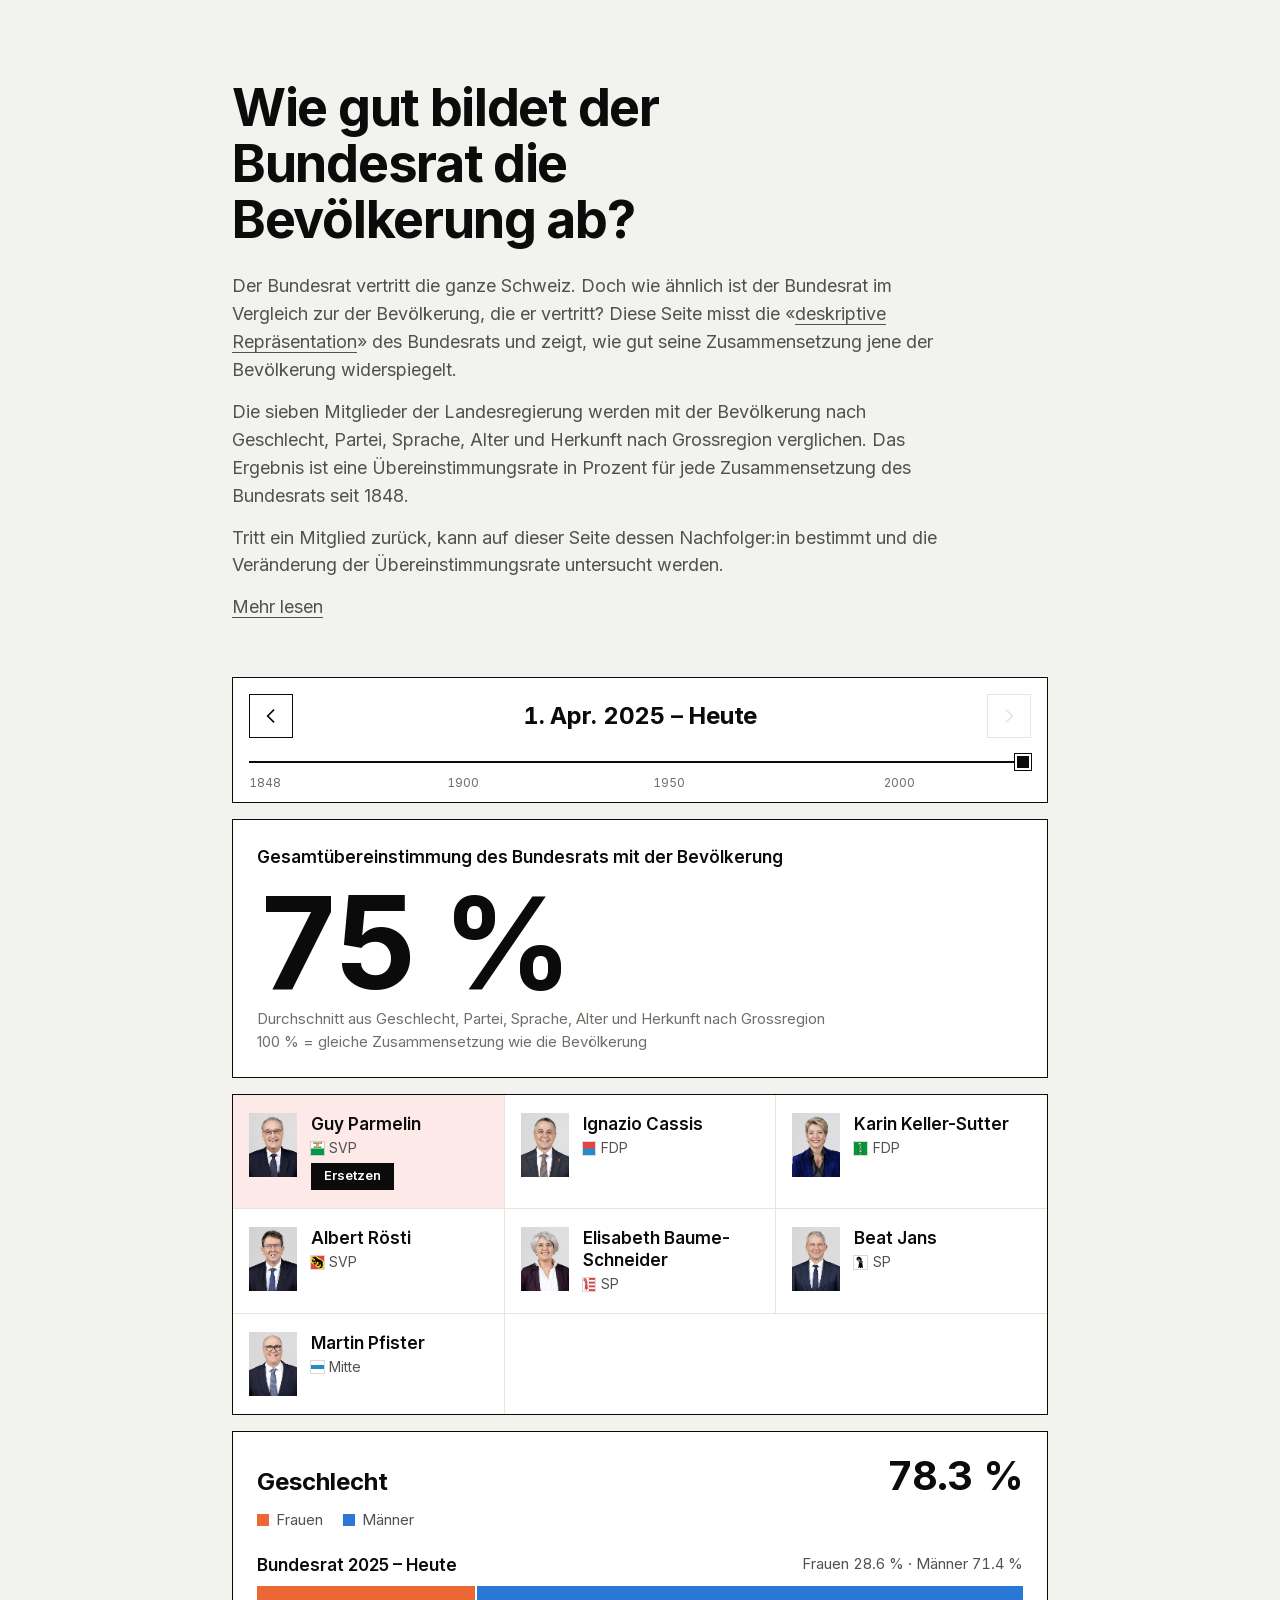
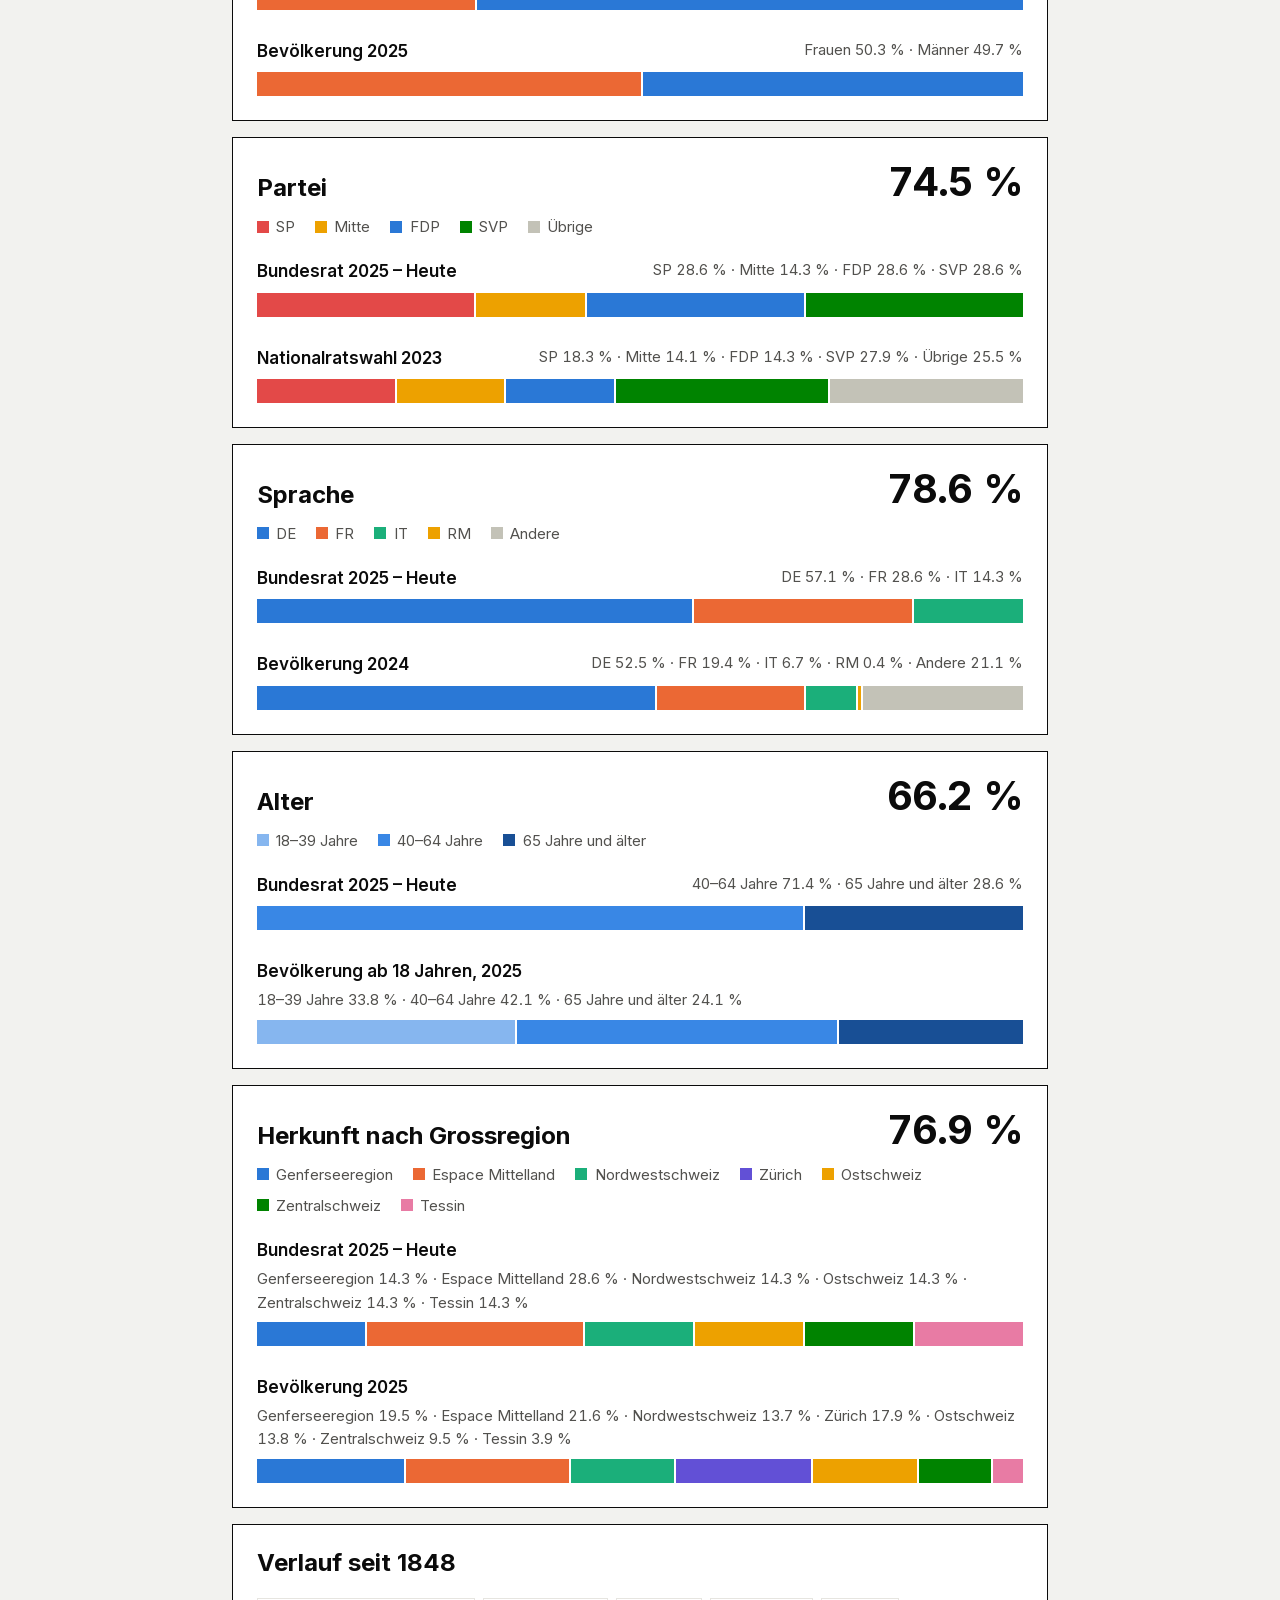
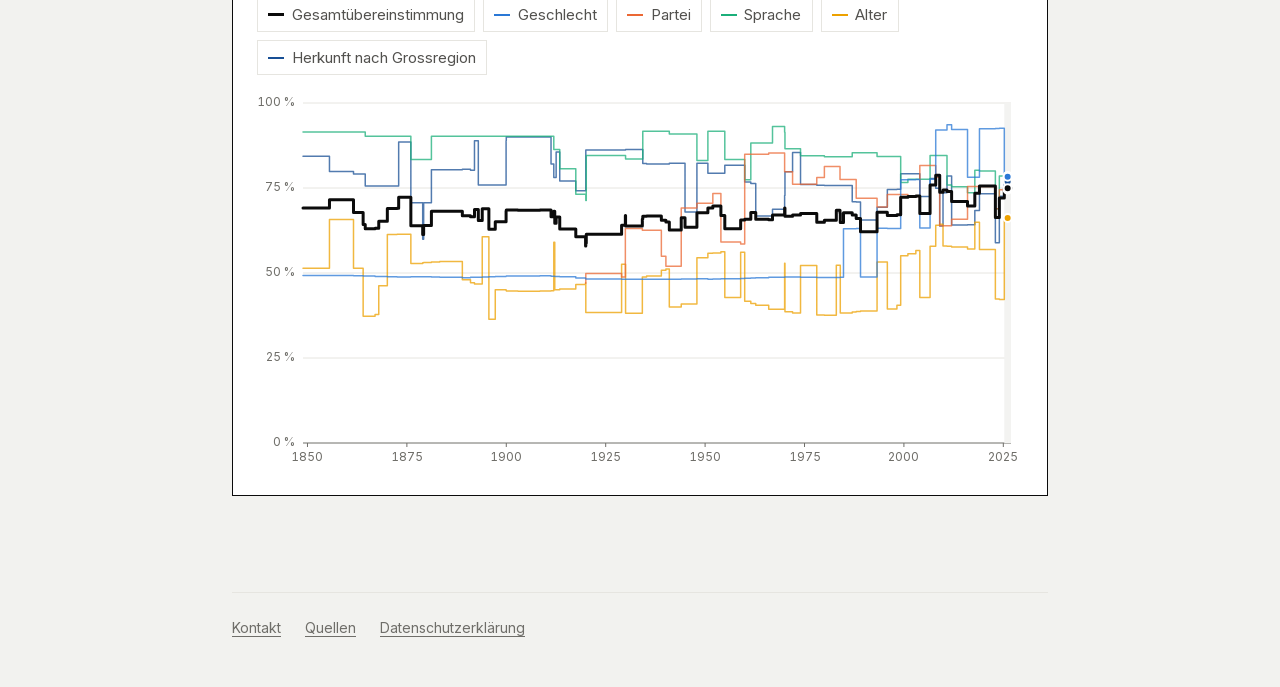
==== commit f4274cae: "Favicon, flag before party with hover label, best-person grid, subpage tweaks - Favicon: Material Ic" ====
--- a/site/index.html
+++ b/site/index.html
@@ -13,6 +13,11 @@
   <title>Bundesrat und Bevölkerung</title>
   <meta name="description" content="">
   <meta name="theme-color" content="#f2f2ef">
+  <!-- Favicon: Material Icons "assured_workload" (Google, Apache License 2.0);
+       PNG/ICO for browsers without SVG icons (made from favicon.svg) -->
+  <link rel="icon" href="favicon.ico" sizes="32x32">
+  <link rel="icon" href="favicon.svg" type="image/svg+xml">
+  <link rel="apple-touch-icon" href="apple-touch-icon.png">
   <!-- Start loading the font right away (it is referenced from the CSS) -->
   <link rel="preload" href="fonts/inter-latin.woff2" as="font" type="font/woff2" crossorigin>
   <link rel="stylesheet" href="css/style.css">
@@ -93,12 +98,12 @@
     </section>
 
     <!-- Footer ---------------------------------------------------------------->
-    <!-- The same footer on every page (index, quellen, datenschutz, kontakt) -->
+    <!-- The same footer on every page (index, kontakt, quellen, datenschutz) -->
     <footer class="footer">
       <nav class="footer-links" data-i18n-label="footerLabel">
+        <a href="kontakt.html" data-i18n="contactLink"></a>
         <a href="quellen.html" data-i18n="sourcesLink"></a>
         <a href="datenschutz.html" data-i18n="privacyLink"></a>
-        <a href="kontakt.html" data-i18n="contactLink"></a>
         <!-- Shown by analytics.js when Google Analytics is set up -->
         <button class="link-button" type="button" data-consent-settings hidden></button>
       </nav>
--- a/site/css/style.css
+++ b/site/css/style.css
@@ -416,15 +416,23 @@
   margin-top: 0.2rem;
 }
 
-/* Canton flag instead of the canton code ("SVP · [flag]"): square, about
+/* Canton flag instead of the canton code ("[flag] SVP"): square, about
    as tall as the letters next to it. The faint ring keeps white flags
-   (e.g. Basel-Stadt, Solothurn) visible on the white card. */
+   (e.g. Basel-Stadt, Solothurn) visible on the white card. Hovering it
+   shows the canton's name (setupFlagLabels in app.js). */
 .flag {
   display: inline-block;
   width: 0.9em;
   height: 0.9em;
+  margin-right: 0.4em;
   vertical-align: -0.1em;
   box-shadow: 0 0 0 1px rgba(0, 0, 0, 0.15);
+}
+
+/* On a candidate's card the flag lies above the invisible radio button,
+   so it can be hovered (a click still chooses the person) */
+.person .flag {
+  position: relative;
 }
 
 /* Panel head: period, dates, buttons, slider. Sticks to the top of the
@@ -998,23 +1006,6 @@
   line-height: 1.45;
 }
 
-/* "Bestmögliche Person": the profile found */
-.best-profile {
-  padding: 0.875rem 1rem;
-  background: var(--wash);
-}
-
-.best-variant {
-  font-size: 0.875rem;
-  color: var(--ink-2);
-}
-
-.best-text {
-  margin-top: 0.15rem;
-  font-size: 1.125rem;
-  font-weight: 600;
-}
-
 /* Options as "chips": radio buttons styled as small toggles */
 .chips {
   display: flex;
@@ -1173,7 +1164,8 @@
 }
 
 .comparison h3,
-.history-title {
+.history-title,
+.box-title {
   margin: 0;
   font-size: clamp(1.25rem, 3vw, 1.5rem);
   line-height: 1.2;
@@ -1275,6 +1267,17 @@
   color: var(--ink-3);
 }
 
+/* The canton's name above a flag: a small label */
+.tooltip.is-compact {
+  padding: 0.25rem 0.5rem;
+  font-size: 0.8125rem;
+}
+
+.tooltip-label {
+  color: var(--ink);
+  font-weight: 600;
+}
+
 .tooltip-detail:empty {
   display: none;
 }
@@ -1404,34 +1407,6 @@
   color: var(--ink-2);
 }
 
-/* "Zurück zur Übersicht" above the title of a text page */
-.back-button {
-  display: inline-flex;
-  align-items: center;
-  gap: 0.375rem;
-  margin-bottom: 1.5rem;
-  padding: 0.4rem 0.875rem 0.4rem 0.5rem;
-  border: 1px solid var(--ink);
-  background: var(--bg);
-  color: var(--ink);
-  font-size: 0.875rem;
-  font-weight: 600;
-  text-decoration: none;
-}
-
-.back-button:hover {
-  background: var(--wash);
-}
-
-.back-button svg {
-  width: 1.125rem;
-  height: 1.125rem;
-  fill: none;
-  stroke: currentColor;
-  stroke-width: 2;
-  stroke-linecap: square;
-}
-
 .text-note {
   margin-top: 0.75rem;
   font-size: 0.875rem;
@@ -1459,8 +1434,18 @@
   font-size: 1rem;
 }
 
+/* "Zurück zur Übersicht": a plain link, below the boxes and above the title */
 .back-link {
   margin-top: 2.25rem;
+}
+
+.back-link-top {
+  margin: 0 0 1.5rem;
+}
+
+/* A page title inside its box (Kontakt), like "Geschlecht" on the main page */
+.text-page .box-title {
+  margin-bottom: 0.75rem;
 }
 
 /* Small screens --------------------------------------------------------------------------- */
